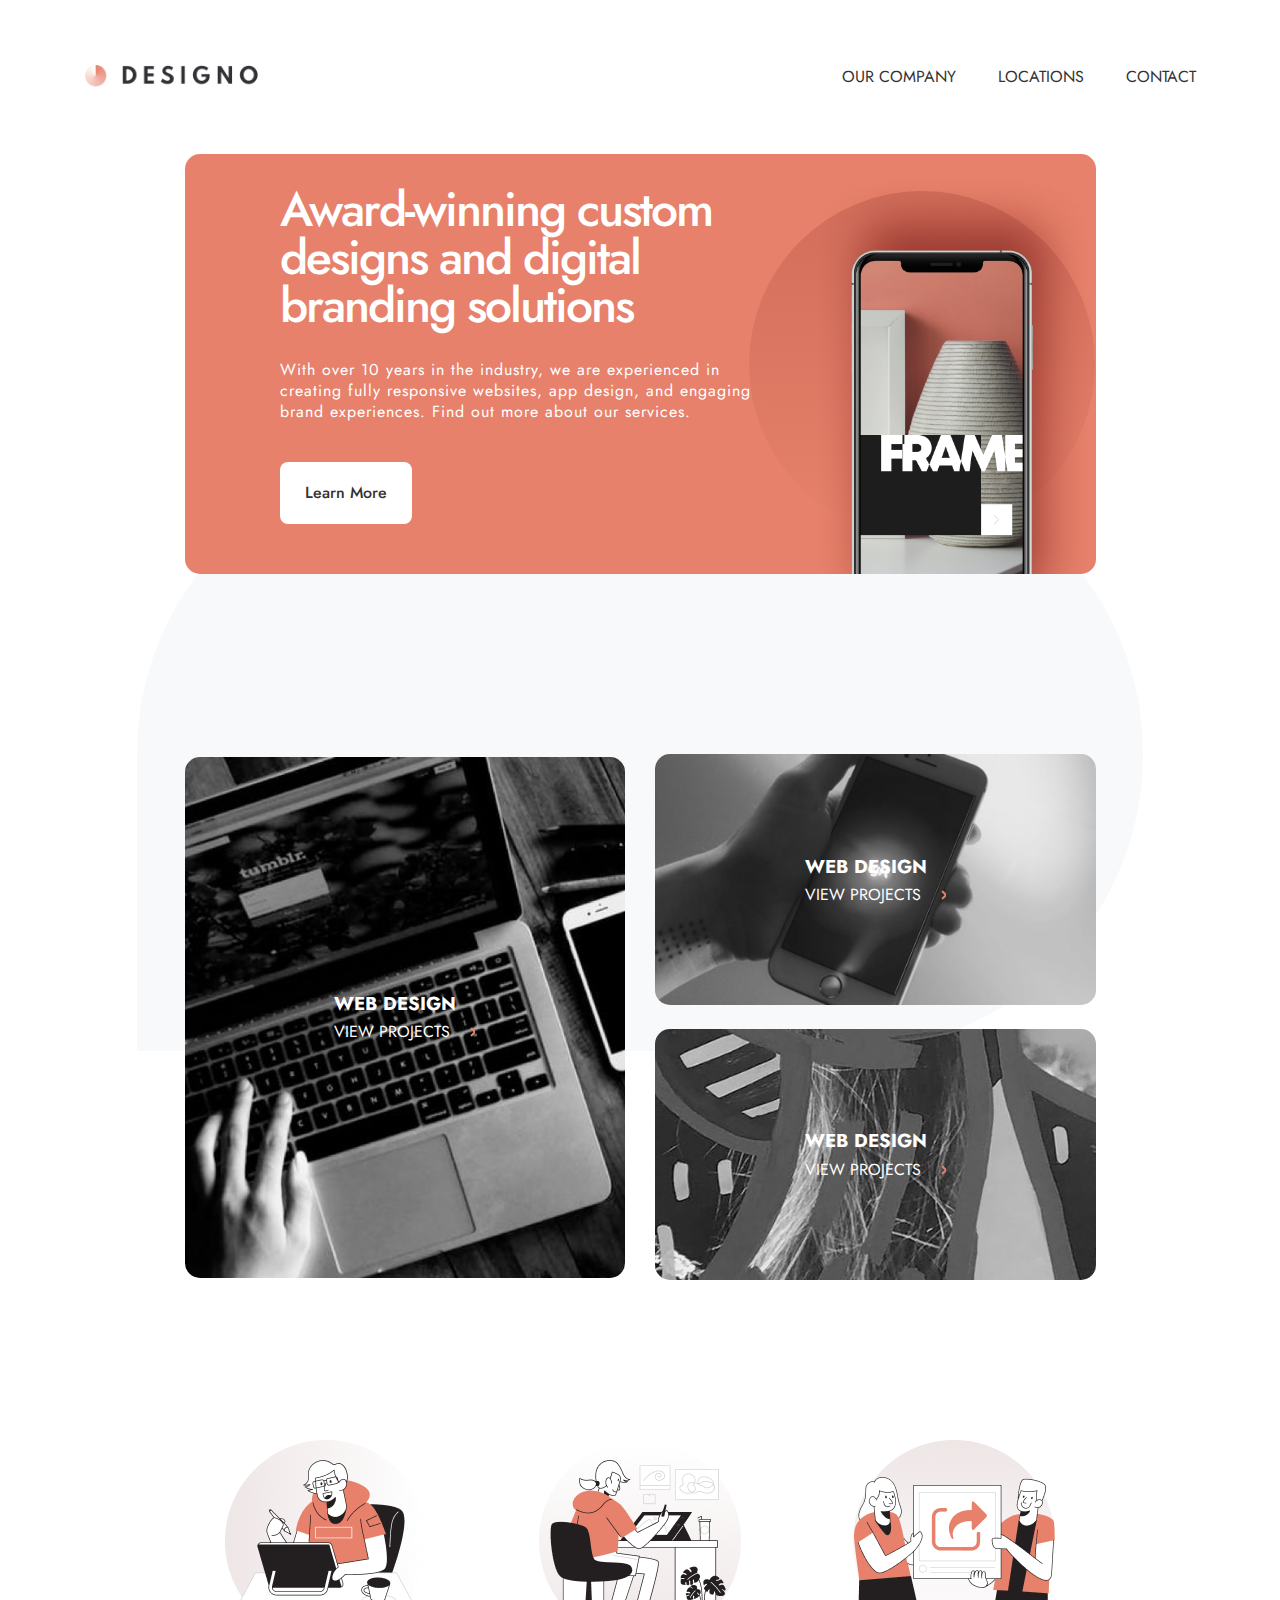
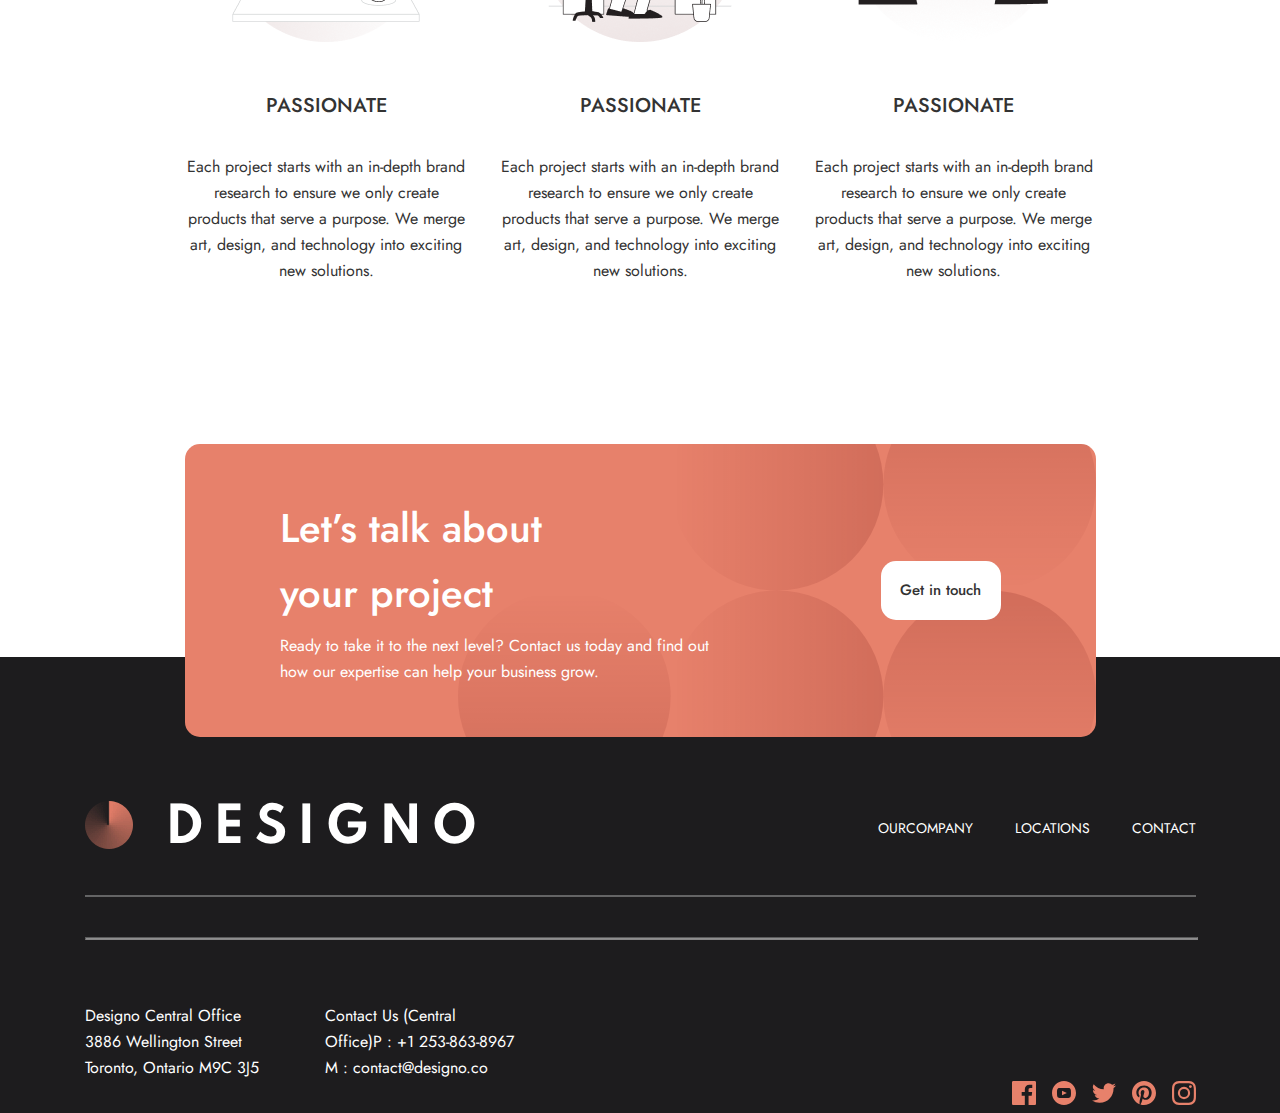
==== index.html @ b6056061 "in coment" ====
<!DOCTYPE html>
<html lang="en">
<head>
     <meta charset="UTF-8">
     <meta name="viewport" content="width=device-width, initial-scale=1.0">
     <title>desingo</title>
     <link rel="stylesheet" href="./css/style.min.css">
     <link rel="shortcut icon" href="images/favicon-32x32.png" type="image/x-icon">
</head>
<body>
    <!-- Header start -->
    <header class="header">
     <nav class="sitenav container">
       <div class="sitenav__logo">
         <img
           class="sitenav__logo__img"
           src="./images/shared/desktop/logo-dark.png"
           alt="logo"
         />
       </div>

       <ul class="sitenav__ul
        text-preset-4">
         <li class="sitenav__list__item"><a href="#">OUR COMPANY</a></li>
         <li class="sitenav__list__item"><a href="#">LOCATIONS</a></li>
         <li class="sitenav__list__item"><a href="#">CONTACT</a></li>
         <li class="sitenav__list__menu"><img src="./images/home/desktop/Group.svg" alt=""></li>
       </ul>
     </nav>
   </header>
   <!-- Header end -->
     <!-- main start -->
     <main class="main container">
          <section class="digdtal centarr">
               <div class="container">
                    <div class="digital__content">
                         <div class="digital__text">
                              <h1 class="digital__text__h1">Award-winning custom designs and digital branding solutions</h1>
                              <p class="digital__text__p">
                                   With over 10 years in the industry, we are experienced in creating fully responsive websites, app design, and engaging brand experiences. Find out more about our services.
                              </p>
                              <a  class="digital__text__a" href="#">Learn More</a>
                         </div>
                         <div class="digital__img">
                              
                              <img class="digital__img__position" src="images/shared/desktop/Group 64 Copy.png" alt=""> 
                         </div>
                    </div>

                   
               </div>
          </section>
          <section class="projects ">
               <div class="container">
                    <div class="project" >
                         <div class="pcture__hover card__div" style="display: flex; align-items: center; justify-content: center;" >
                                <div class="project__text" id="project__text__id">
                         <h3 class="project__h3">
                              WEB DESIGN
                         </h3>
                         <p class="project__p">VIEW PROJECTS <img src="images/home/tablet/Path 5 (1).svg" alt=""></p>
                        </div>
                         <picture>
                              <source
                                srcset="./images/home/mobile/image-web-design.jpg"
                                media="(max-width:375px)"
                              />
                              <source
                                srcset="./images/home/tablet/image-web-design.jpg"
                                media="(max-width:768px)"
                              />
                              <img id="project__image"
                                src="./images/home/desktop/image-web-design-large.jpg"
                                alt=""
                              />
                            </picture>
                            
                         </div>
                         <div class="project__df">
                              
                            <div class="project__two pcture__hover card__div" style="display: flex; align-items: center; justify-content: center;">
                              <div class="project__text" id="project__text__id">
                                   <h3 class="project__h3">
                                        WEB DESIGN
                                   </h3>
                                   <p class="project__p">VIEW PROJECTS <img src="images/home/tablet/Path 5 (1).svg" alt=""></p>
                                  </div>
                              <picture>
                                   <source
                                     srcset="./images/home/mobile/image-app-design.jpg"
                                     media="(max-width:375px)"
                                   />
                                   <source
                                     srcset="./images/home/tablet/image-app-design.jpg"
                                     media="(max-width:768px)"
                                   />
                                   <img id="project__image"
                                     src="./images/home/desktop/image-app-design.jpg"
                                     alt=""
                                   />
                                 </picture>
                            </div>
                            
                              

                                 <div style="display: flex; align-items: center; justify-content: center;" class="card__div">
                                   <div class="project__text pcture__hover" id="project__text__id">
                                   <h3 class="project__h3">
                                        WEB DESIGN
                                   </h3>
                                   <p class="project__p">VIEW PROJECTS <img src="images/home/tablet/Path 5 (1).svg" alt=""></p>
                                  </div>
                                 <picture>
                                   <source
                                     srcset="./images/home/mobile/image-graphic-design.jpg"
                                     media="(max-width:375px)"
                                   />
                                   <source
                                     srcset="./images/home/tablet/image-graphic-design.jpg"
                                     media="(max-width:768px)"
                                   />
                                   <img id="project__image"
                                     src="./images/home/desktop/image-graphic-design.jpg"
                                     alt=""
                                   />
                                 </picture>
                                 </div>
                         </div>
                                 
                                    
                                 
                                
                            </div>
                    </div>
               </div>
          </section>
          <section class="each ">
            <div class="container">
              <div class="eache__content">
                <div class="cards">
                  <div class="card">
                    <div class="card__img">
                      <img class="card__content__img" src="images/Group 23.png" alt="">
                    </div>
                   <div class="cord__titile">
                    <h3 class="card__title__h3">PASSIONATE</h3>
                    <p class="card__title__p">Each project starts with an in-depth brand research to ensure we only create products that serve a purpose. We merge art, design, and technology into exciting new solutions.</p>
                   </div>
                  </div>

                  <div class="card">
                    <div class="card__img"><img class="card__content__img" src="images/Group 22.png" alt=""></div>
                    
                   <div class="cord__titile">
                    <h3 class="card__title__h3">PASSIONATE</h3>
                    <p class="card__title__p">Each project starts with an in-depth brand research to ensure we only create products that serve a purpose. We merge art, design, and technology into exciting new solutions.</p>
                   </div>
                  </div>

                  <div class="card">
                    <div class="card__img">
                      <img class="card__content__img" src="images/Group 21.png" alt="">
                    </div>
                   <div class="cord__titile">
                    <h3 class="card__title__h3">PASSIONATE</h3>
                    <p class="card__title__p">Each project starts with an in-depth brand research to ensure we only create products that serve a purpose. We merge art, design, and technology into exciting new solutions.</p>
                   </div>
                  </div>
                </div>
               <div class="eache__footer">
                <div class="eache__footer__content">
                  <div class="eache__footer__text">
                    <h2 class="eache__footer__text__h2">
                      Let’s talk about your project
                    </h2>
                    <p class="eache__footer__text__p">
                      Ready to take it to the next level? Contact us today and find out 
                      how our expertise can help your business grow.
                    </p>
                  </div>
                  <a class="eache__content__a" href="#">Get in touch</a>
                </div>
               </div>
              </div>
            </div>
          </section>
     </main>
     <!-- main end -->
     <!-- footer start -->
     <footer class="footer">
      <section class="contact">
       <div class="container">
        <div class="contact__content">
          <div class="contact__content__text">
            <ul class="contact__content__text__ul">
              <img class="footer__bnt__img" src="images/shared/desktop/logo-light.png" alt="">
             <div class="footer__ul__li__df"> <li class="content__text__ul__li"><a class="content__text__ul__li__a" href="#">OURCOMPANY</a></li>
              <li class="content__text__ul__li"><a class="content__text__ul__li__a" href="#">LOCATIONS</a></li>
              <li class="content__text__ul__li"><a class="content__text__ul__li__a" href="#">CONTACT</a></li></div>
            </ul>
            <hr class="contact__text__hr">
          </div>
          <div class="content__footer__content">
            <div class="footer__ul__dff">
              <div class="content__footer__content__text__df">
                <p class="content__footer__text__p">
                 Designo Central Office
                 3886 Wellington Street
                 Toronto, Ontario M9C 3J5
                </p>
               
               </div>
               <div class="content__footer__content__text__text__df">
                 <p class="content__footer__text__pp">
                   Contact Us (Central Office)P : +1 253-863-8967
                   M : contact@designo.co
                  </p>
                 
               </div>
            </div>
            <div class="content__footer__content__text__ul__img">
              <li class="ul__img__li"><a class="ul__img__li__a" href="#"><img src="images/shared/desktop/icon-facebook.svg" alt=""></a></li>
              <li class="ul__img__li"><a class="ul__img__li__a" href="#"><img src="images/shared/desktop/icon-youtube.svg" alt=""></a></li>
              <li class="ul__img__li"><a class="ul__img__li__a" href="#"><img src="images/shared/desktop/icon-twitter.svg" alt=""></a></li>
              <li class="ul__img__li"><a class="ul__img__li__a" href="#"><img src="images/shared/desktop/icon-pinterest.svg" alt=""></a></li>
              <li class="ul__img__li"><a class="ul__img__li__a" href="#"><img src="images/shared/desktop/icon-instagram.svg" alt=""></a></li>
            </div>
          </div>
        </div>
       </div>
      </section>
     </footer>
     <!-- footern end -->
</body>
</html>
---- css/style.min.css ----
/*! normalize.css v8.0.1 | MIT License | github.com/necolas/normalize.css */html{line-height:1.15;-webkit-text-size-adjust:100%}body{margin:0}main{display:block}h1{font-size:2em;margin:.67em 0}hr{-webkit-box-sizing:content-box;box-sizing:content-box;height:0;overflow:visible}pre{font-family:monospace,monospace;font-size:1em}a{background-color:rgba(0,0,0,0)}abbr[title]{border-bottom:none;text-decoration:underline;-webkit-text-decoration:underline dotted;text-decoration:underline dotted}b,strong{font-weight:bolder}code,kbd,samp{font-family:monospace,monospace;font-size:1em}small{font-size:80%}sub,sup{font-size:75%;line-height:0;position:relative;vertical-align:baseline}sub{bottom:-0.25em}sup{top:-0.5em}img{border-style:none}button,input,optgroup,select,textarea{font-family:inherit;font-size:100%;line-height:1.15;margin:0}button,input{overflow:visible}button,select{text-transform:none}button,[type=button],[type=reset],[type=submit]{-webkit-appearance:button}button::-moz-focus-inner,[type=button]::-moz-focus-inner,[type=reset]::-moz-focus-inner,[type=submit]::-moz-focus-inner{border-style:none;padding:0}button:-moz-focusring,[type=button]:-moz-focusring,[type=reset]:-moz-focusring,[type=submit]:-moz-focusring{outline:1px dotted ButtonText}fieldset{padding:.35em .75em .625em}legend{-webkit-box-sizing:border-box;box-sizing:border-box;color:inherit;display:table;max-width:100%;padding:0;white-space:normal}progress{vertical-align:baseline}textarea{overflow:auto}[type=checkbox],[type=radio]{-webkit-box-sizing:border-box;box-sizing:border-box;padding:0}[type=number]::-webkit-inner-spin-button,[type=number]::-webkit-outer-spin-button{height:auto}[type=search]{-webkit-appearance:textfield;outline-offset:-2px}[type=search]::-webkit-search-decoration{-webkit-appearance:none}::-webkit-file-upload-button{-webkit-appearance:button;font:inherit}details{display:block}summary{display:list-item}template{display:none}[hidden]{display:none}*,*::after,*::before{margin:0;padding:0;-webkit-box-sizing:border-box;box-sizing:border-box}*:focus{outline:2px dotted red;outline-offset:4px}html{height:100%;font-size:62.5%;scroll-behavior:smooth}ul,ol{list-style:none}a{display:inline-block;text-decoration:none}img{-o-object-fit:cover;object-fit:cover;display:-webkit-box;display:-ms-flexbox;display:flex}body{overflow-x:hidden;display:-webkit-box;display:-ms-flexbox;display:flex;-webkit-box-orient:vertical;-webkit-box-direction:normal;-ms-flex-direction:column;flex-direction:column;height:100%;font-size:1.6rem;font-family:"Jost";font-weight:400;line-height:1.62}main{-webkit-box-flex:1;-ms-flex-positive:1;flex-grow:1}.container{width:100%;max-width:1211px;margin-left:auto;margin-right:auto;padding-left:50px;padding-right:50px}.text-preset-1{font-family:"Jost";font-size:4.8rem;line-height:1;letter-spacing:-0.2rem}.text-preset-1-mobile{font-family:"Jost";font-size:3.2rem;line-height:1.12;letter-spacing:-0.2rem}.text-preset-2{font-family:"Jost";font-size:4rem;line-height:1;letter-spacing:-0.2rem}.text-preset-2-mobile{font-family:"Jost";font-size:3.4rem;line-height:1.3;letter-spacing:-0.2rem}.text-preset-3{font-family:"Jost";font-size:2rem;line-height:1.3;letter-spacing:.5rem}@font-face{font-display:swap;font-family:"Jost";font-style:normal;font-weight:400;src:url("../fonts/jost-v18-latin-regular.woff2") format("woff2")}@font-face{font-display:swap;font-family:"Jost";font-style:normal;font-weight:500;src:url("../fonts/jost-v18-latin-500.woff2") format("woff2")}@font-face{font-display:swap;font-family:"Jost";font-style:normal;font-weight:700;src:url("../fonts/jost-v18-latin-700.woff2") format("woff2")}@font-face{font-display:swap;font-family:"League Spartan";font-style:normal;font-weight:700;src:url("../fonts/league-spartan-v11-latin-700.woff2") format("woff2")}.footer{background-color:#1d1c1e;z-index:-1}.contact__content{margin-top:144px;display:-webkit-box;display:-ms-flexbox;display:flex;-webkit-box-pack:center;-ms-flex-pack:center;justify-content:center;-webkit-box-orient:vertical;-webkit-box-direction:normal;-ms-flex-direction:column;flex-direction:column}.contact__content__text__ul{display:-webkit-box;display:-ms-flexbox;display:flex;-webkit-box-align:center;-ms-flex-align:center;align-items:center;-webkit-box-pack:justify;-ms-flex-pack:justify;justify-content:space-between}.footer__ul__li__df{display:-webkit-box;display:-ms-flexbox;display:flex;-webkit-box-align:center;-ms-flex-align:center;align-items:center;gap:4.2rem;text-decoration:none}.content__text__ul__li__a{color:#fff;font-size:14px;font-weight:400}.content__text__ul__li__a:hover{text-decoration:underline}.contact__text__hr{margin-top:40px;background-color:#fff;max-width:1111px;width:100%;height:1px;opacity:.5;margin-bottom:31px}.footer__ul__dff{margin-top:3.2rem;display:-webkit-box;display:-ms-flexbox;display:flex;gap:60px}.content__footer__text__p{color:#fff;max-width:180px;width:100%}.content__footer__text__pp{max-width:190px;width:100%;color:#fff}.content__footer__content__text__ul__img{display:-webkit-box;display:-ms-flexbox;display:flex;-webkit-box-pack:end;-ms-flex-pack:end;justify-content:end;list-style:none;-webkit-box-align:center;-ms-flex-align:center;align-items:center;gap:1.6rem}@media screen and (max-width: 375px){.footer__ul__li__df{display:-webkit-box;display:-ms-flexbox;display:flex;-webkit-box-orient:vertical;-webkit-box-direction:normal;-ms-flex-direction:column;flex-direction:column;color:#fff}.foo .content__footer__content__text__ul__img{display:-webkit-box;display:-ms-flexbox;display:flex;-webkit-box-pack:center;-ms-flex-pack:center;justify-content:center;list-style:none;-webkit-box-align:center;-ms-flex-align:center;align-items:center;gap:1.6rem}.footer__bnt__img{max-width:200px;width:100%}.contact__text__hr{max-width:327px;width:100%;display:-webkit-box;display:-ms-flexbox;display:flex;-webkit-box-pack:center;-ms-flex-pack:center;justify-content:center}.footer__ul__fd{display:-webkit-box;display:-ms-flexbox;display:flex;-webkit-box-orient:vertical;-webkit-box-direction:normal;-ms-flex-direction:column;flex-direction:column}.footer__ul__fd{color:#fff;display:block}.footer__ul__fd{display:-webkit-box;display:-ms-flexbox;display:flex;-webkit-box-orient:vertical;-webkit-box-direction:normal;-ms-flex-direction:column;flex-direction:column}.footer__ul__fd{color:#fff;display:block}.contact__content__text__ul{display:-webkit-box;display:-ms-flexbox;display:flex;-webkit-box-orient:vertical;-webkit-box-direction:normal;-ms-flex-direction:column;flex-direction:column;gap:65px}.contact__content__text__ul{border:none}.content__footer__content{padding-left:2.4rem;padding-right:2.4rem}}.contact__content__text__ul{padding-bottom:4rem;border-bottom:2px solid rgba(255,255,255,.3176470588)}.header{padding-top:6.4rem;padding-bottom:6.4rem;width:100%;max-width:1211px;margin-left:auto;margin-right:auto;padding-left:50px;padding-right:50px}.sitenav{display:-webkit-box;display:-ms-flexbox;display:flex;-webkit-box-pack:justify;-ms-flex-pack:justify;justify-content:space-between;-webkit-box-align:center;-ms-flex-align:center;align-items:center;padding-left:0;padding-right:0}.sitenav__logo__img{max-width:19.6rem;width:100%;height:2.4rem}.sitenav__ul{display:-webkit-box;display:-ms-flexbox;display:flex;-webkit-box-align:center;-ms-flex-align:center;align-items:center;gap:4.2rem}.sitenav__list__item a{color:#333}.sitenav__list__item a:hover{text-decoration:underline}.sitenav__list__menu{display:none}@media screen and (max-width: 680px){.sitenav__list__item{display:none}.sitenav__list__menu{display:block}}@media screen and (max-width: 375px){.header{padding-left:2.4rem;padding-right:2.4rem}.text-preset-1{font-family:"Jost";font-size:3.2rem;line-height:1.12;letter-spacing:-0.2rem}.sitenav__logo__img{max-width:202px;width:100%}}.sitenav__logo__img{max-width:202px;width:100%}.digdtal{display:-webkit-box;display:-ms-flexbox;display:flex;-webkit-box-align:center;-ms-flex-align:center;align-items:center;-webkit-box-pack:center;-ms-flex-pack:center;justify-content:center;margin-right:auto;width:100%}.digital__content{overflow:hidden;background-image:url(../images/home/desktop/bg-pattern-hero-home.svg);background-repeat:no-repeat;background-position:right;background-size:38%;background-color:#e7816b;max-width:1211px;width:100%;display:-webkit-box;display:-ms-flexbox;display:flex;-webkit-box-pack:justify;-ms-flex-pack:justify;justify-content:space-between;-webkit-box-align:center;-ms-flex-align:center;align-items:center;margin-bottom:6rem;border-radius:1.5rem;-webkit-box-align:end;-ms-flex-align:end;align-items:end}body{background-image:url(../images/shared/desktop/bg-pattern-leaf.svg);background-repeat:no-repeat;background-position:center 457px;overflow-x:hidden}.digital__text{margin-left:9.5rem}.digital__text__h1{font-family:"Jost";font-size:4.8rem;line-height:1;letter-spacing:-0.2rem;font-weight:500;max-width:540px;width:100%;margin-bottom:1.1rem;color:#fff}.digital__text__p{font-weight:400;font-family:"Jost";font-size:1.6rem;line-height:1.3;letter-spacing:.1rem;max-width:490px;width:100%;margin-top:3rem;margin-bottom:4rem;color:#fff}.digital__text__a{font-weight:500;padding:1.8rem 2.5rem;border-radius:.8rem;margin-bottom:5rem;color:#333;background-color:#fff}.digital__text__a:hover{background-color:#ffad9b;color:#fff}.digital__img__position{height:auto;max-width:28.79rem;width:100%}.main{max-width:1111px;width:100%}.digital{max-width:1111px;width:100%}@media screen and (max-width: 630px){.nav__ul{display:none}}@media screen and (max-width: 768px){body{overflow-x:hidden}.digdtal{margin:0}.digital__content{background-image:url(../images/home/desktop/bg-pattern-hero-home.svg);background-repeat:no-repeat;background-position:right;background-size:89%;background-color:#e7816b;display:-webkit-box;display:-ms-flexbox;display:flex;-webkit-box-orient:vertical;-webkit-box-direction:normal;-ms-flex-direction:column;flex-direction:column;-webkit-box-pack:justify;-ms-flex-pack:justify;justify-content:space-between;-webkit-box-align:center;-ms-flex-align:center;align-items:center;max-width:689px;width:100%;margin-bottom:6rem;border-radius:1.5rem}.digital__content .digital__text{margin-left:5.3rem}.digital__content .digital__text .digital__text__a{text-align:center}.digital__text{display:-webkit-box;display:-ms-flexbox;display:flex;-webkit-box-orient:vertical;-webkit-box-direction:normal;-ms-flex-direction:column;flex-direction:column;-webkit-box-align:center;-ms-flex-align:center;align-items:center;-webkit-box-pack:center;-ms-flex-pack:center;justify-content:center}.digital__img__position{margin-bottom:-7.2rem}}@media screen and (max-width: 500px){.digdtal{margin:0}.digital__content{border-radius:0}.digital__text__h1{font-family:"Jost";font-size:3.2rem;line-height:1;letter-spacing:-0.2rem;font-weight:500;max-width:400px;font-size:35px;width:100%;margin-bottom:1.4rem;color:#fff}}@media screen and (max-width: 375px){.digdtal{margin:0}.container{padding:0}body{overflow-x:hidden}.digital__content{margin:0;overflow:hidden;background-image:url(../images/home/desktop/bg-pattern-hero-home.svg);background-repeat:no-repeat;background-position:right;background-size:38%;background-color:#e7816b;max-width:375px;width:100%;display:-webkit-box;display:-ms-flexbox;display:flex;-webkit-box-pack:justify;-ms-flex-pack:justify;justify-content:space-between;-webkit-box-align:center;-ms-flex-align:center;align-items:center;margin-bottom:6rem;-webkit-box-align:end;-ms-flex-align:end;align-items:end;margin:0}.digital__content .digital__text{margin-left:2.4rem}.digital__content .digital__text .digital__text__h1{font-family:"Jost";font-size:3.2rem;line-height:1;letter-spacing:-0.2rem;font-weight:500;max-width:317px;width:100%;margin-bottom:1.4rem;color:#fff}.digital__content .digital__text .digital__text__p{font-weight:400;font-family:"Jost";font-size:1.5rem;line-height:1.3;letter-spacing:.1rem;max-width:327px;width:100%;margin-top:3rem;margin-bottom:4rem;color:#fff}.digital__content .digital__text .digital__text__a{font-weight:500;padding:1.8rem 2.5rem;border-radius:.8rem;margin-bottom:5rem;color:#333;background-color:#fff}}@media screen and (max-width: 500px){.nav__img{padding-left:33px}}.projects{margin-top:12rem}.project{max-width:1000px;width:100%;display:-webkit-box;display:-ms-flexbox;display:flex;-webkit-box-align:center;-ms-flex-align:center;align-items:center;gap:3rem}#project__image{max-width:541px;width:100%}.project__imgs{position:relative;display:-webkit-box;display:-ms-flexbox;display:flex;gap:2.4rem;-webkit-box-orient:vertical;-webkit-box-direction:normal;-ms-flex-direction:column;flex-direction:column}.project__imgs img{border-radius:15px}.project img{border-radius:15px}.project__text{position:absolute;display:-webkit-box;display:-ms-flexbox;display:flex;-webkit-box-pack:center;-ms-flex-pack:center;justify-content:center;-webkit-box-orient:vertical;-webkit-box-direction:normal;-ms-flex-direction:column;flex-direction:column}.project__text .project__p{display:-webkit-box;display:-ms-flexbox;display:flex;gap:2rem;-webkit-box-align:center;-ms-flex-align:center;align-items:center}@media screen and (max-width: 768px){.project{max-width:689px;width:100%;display:-webkit-box;display:-ms-flexbox;display:flex;-webkit-box-orient:vertical;-webkit-box-direction:normal;-ms-flex-direction:column;flex-direction:column;-webkit-box-align:center;-ms-flex-align:center;align-items:center;gap:3rem}.project .project__imgs{position:relative;display:-webkit-box;display:-ms-flexbox;display:flex;gap:2.4rem;-webkit-box-orient:vertical;-webkit-box-direction:normal;-ms-flex-direction:column;flex-direction:column}}.project__df{gap:2.4rem;display:-webkit-box;display:-ms-flexbox;display:flex;-webkit-box-align:center;-ms-flex-align:center;align-items:center;-webkit-box-orient:vertical;-webkit-box-direction:normal;-ms-flex-direction:column;flex-direction:column}.project__h3{color:#fff}.project__p{color:#fff}.card__div:hover>.project__text{background-color:red;opacity:.5;width:20%;height:30%;border-radius:10px}.project__image{background-color:#000}#project__text__id{position:absolute;display:-webkit-box;display:-ms-flexbox;display:flex;-webkit-box-pack:center;-ms-flex-pack:center;justify-content:center;-webkit-box-orient:vertical;-webkit-box-direction:normal;-ms-flex-direction:column;flex-direction:column}.each{margin-top:16rem}.eache__content{max-width:1110px;width:100%}.cards{display:-webkit-box;display:-ms-flexbox;display:flex;-webkit-box-align:center;-ms-flex-align:center;align-items:center;gap:3rem}.card{display:-webkit-box;display:-ms-flexbox;display:flex;-webkit-box-orient:vertical;-webkit-box-direction:normal;-ms-flex-direction:column;flex-direction:column;-webkit-box-pack:center;-ms-flex-pack:center;justify-content:center;-webkit-box-align:center;-ms-flex-align:center;align-items:center}.card__content__img{margin-bottom:4.8rem}.card__img{text-align:center}.card__title__h3{margin-bottom:3.2rem;font-size:20px;font-weight:500;font-family:"Jost";max-width:350px;color:#333;text-align:center;width:100%}.card__title__p{font-family:"Jost";max-width:350px;width:100%;font-size:16px;font-weight:400;text-align:center;color:#333}@media screen and (max-width: 768px){.each{margin-top:12rem}.eache__content{max-width:690px;width:100%}.cards{display:-webkit-box;display:-ms-flexbox;display:flex;-webkit-box-orient:vertical;-webkit-box-direction:normal;-ms-flex-direction:column;flex-direction:column;-webkit-box-align:center;-ms-flex-align:center;align-items:center;gap:3rem}.card{display:-webkit-box;display:-ms-flexbox;display:flex;-webkit-box-align:center;-ms-flex-align:center;align-items:center;-webkit-box-orient:horizontal;-webkit-box-direction:normal;-ms-flex-direction:row;flex-direction:row;gap:4.8rem;width:100%}.card__content__img{margin-bottom:4.8rem}.card__img{text-align:center}.card__title__h3{margin-bottom:3.2rem;font-size:20px;font-weight:500;font-family:"Jost";max-width:350px;color:#333;text-align:center;width:100%}.card__title__p{font-family:"Jost";max-width:350px;width:100%;font-size:16px;font-weight:400;text-align:center;color:#333}}@media screen and (max-width: 375px){.card{display:-webkit-box;display:-ms-flexbox;display:flex;-webkit-box-orient:vertical;-webkit-box-direction:normal;-ms-flex-direction:column;flex-direction:column}}.eache__footer{margin-top:16rem}.eache__footer__content{background-image:url(../images/shared/desktop/bg-pattern-call-to-action.svg);background-repeat:no-repeat;background-size:70%;background-position:right;background-color:#e7816b;display:-webkit-box;display:-ms-flexbox;display:flex;-webkit-box-align:center;-ms-flex-align:center;align-items:center;-webkit-box-pack:justify;-ms-flex-pack:justify;justify-content:space-between;border-radius:15px}.eache__footer__text{margin-top:5.2rem;margin-left:9.5rem;margin-bottom:5.2rem}.eache__footer__text__h2{color:#fff;font-family:"Jost";max-width:268px;width:100%;font-size:40px;font-weight:500}.eache__footer__text__p{font-family:"Jost";color:#fff;font-size:16px;font-weight:400;margin-top:8px;max-width:459px;width:100%}.eache__content__a{max-width:120px;width:100%;padding:17px 19px;font-family:"Jost";margin-right:9.5rem;border-radius:15px;font-size:15px;font-weight:500;color:#333;background-color:#fff}.eache__content__a:hover{background-color:#ffad9b;color:#fff}@media screen and (max-width: 768px){.eache__footer__text{display:-webkit-box;display:-ms-flexbox;display:flex;-webkit-box-orient:vertical;-webkit-box-direction:normal;-ms-flex-direction:column;flex-direction:column;-webkit-box-pack:center;-ms-flex-pack:center;justify-content:center}.eache__content{background-size:contain}.eache__footer__text__h2{line-height:40px}.eache__footer__text__p{max-width:573px;width:100%;text-align:center}.eache__content__a{max-width:120px;width:100%;margin-bottom:57px}.eache__footer__content{text-align:center;display:-webkit-box;display:-ms-flexbox;display:flex;-webkit-box-orient:vertical;-webkit-box-direction:normal;-ms-flex-direction:column;flex-direction:column;-webkit-box-pack:center;-ms-flex-pack:center;justify-content:center}}.eache__footer__content{margin-bottom:-8rem;z-index:1}.centarr{margin:0 auto}@media screen and (max-width: 375px){.eache__content{padding-left:10px;padding-right:10px}.eache__footer__text{display:-webkit-box;display:-ms-flexbox;display:flex;-webkit-box-orient:vertical;-webkit-box-direction:normal;-ms-flex-direction:column;flex-direction:column;-webkit-box-pack:center;-ms-flex-pack:center;justify-content:center;margin:0 auto;-webkit-box-align:center;-ms-flex-align:center;align-items:center}.eache__footer__text .eache__footer__text__h2{font-size:32px;font-weight:500;max-width:279px;width:100%}.eache__footer__text .eache__footer__text__p{margin-bottom:3.2rem}.eache__footer__text .eache__content__a{display:-webkit-box;display:-ms-flexbox;display:flex;-webkit-box-align:center;-ms-flex-align:center;align-items:center;-webkit-box-pack:center;-ms-flex-pack:center;justify-content:center}}.design__content{background-color:#e7816b;display:-webkit-box;display:-ms-flexbox;display:flex;-webkit-box-orient:vertical;-webkit-box-direction:normal;-ms-flex-direction:column;flex-direction:column;-webkit-box-pack:center;-ms-flex-pack:center;justify-content:center;-webkit-box-align:center;-ms-flex-align:center;align-items:center}.design__content__text{margin-top:6.4rem;margin-bottom:6.4rem}.design__content__text__h1{text-align:center;color:#fff;font-size:48px;font-weight:500}.design__content__text__p{max-width:400px;width:100%;text-align:center;color:#fff;margin-top:2.4rem}.design__content{background-image:url(../images/shared/desktop/bg-pattern-call-to-action.svg);background-repeat:no-repeat;background-size:70%;background-position:right}@media screen and (max-width: 375){.design__content{background-image:url(../images/shared/desktop/bg-pattern-call-to-action.svg);background-repeat:no-repeat;background-size:contain;background-position:right}}.blog{margin-top:16rem}.blog__content__cards{display:-webkit-box;display:-ms-flexbox;display:flex;-webkit-box-align:center;-ms-flex-align:center;align-items:center;-webkit-box-pack:center;-ms-flex-pack:center;justify-content:center;gap:3rem;margin-bottom:3.2rem}.blog__content__card{background-color:#fdf3f0;border-radius:15px}.blog__content__card__img{max-width:350px;width:100%}.card__text{margin-top:3.2rem;padding-left:3.2rem;padding-right:3.2rem}.card__text__h2{margin-bottom:1.6rem;color:#e7816b;text-align:center;font-size:20px;font-weight:500}.card__text__p{max-width:268px;width:100%;margin-bottom:3.2rem;text-align:center;color:#333}@media screen and (max-width: 768px){.blog__content__cards{display:-webkit-box;display:-ms-flexbox;display:flex;-webkit-box-orient:vertical;-webkit-box-direction:normal;-ms-flex-direction:column;flex-direction:column;gap:3.2rem}.blog__content__card{display:-webkit-box;display:-ms-flexbox;display:flex;-webkit-box-orient:horizontal;-webkit-box-direction:normal;-ms-flex-direction:row;flex-direction:row}}@media screen and (max-width: 600px){.blog__content__cards{display:-webkit-box;display:-ms-flexbox;display:flex;-webkit-box-orient:vertical;-webkit-box-direction:normal;-ms-flex-direction:column;flex-direction:column;gap:3.2rem}.blog__content__card{display:-webkit-box;display:-ms-flexbox;display:flex;-webkit-box-orient:vertical;-webkit-box-direction:normal;-ms-flex-direction:column;flex-direction:column}}.view__content{margin-top:16rem;display:-webkit-box;display:-ms-flexbox;display:flex;-webkit-box-align:center;-ms-flex-align:center;align-items:center;gap:3rem}#project__image{border-radius:15px}@media screen and (max-width: 768px){.view__content{margin-top:16rem;display:-webkit-box;display:-ms-flexbox;display:flex;-webkit-box-orient:vertical;-webkit-box-direction:normal;-ms-flex-direction:column;flex-direction:column;-webkit-box-align:center;-ms-flex-align:center;align-items:center;gap:3rem}}@media screen and (max-width: 375px){.view__content{margin-top:9.6rem;display:-webkit-box;display:-ms-flexbox;display:flex;-webkit-box-orient:vertical;-webkit-box-direction:normal;-ms-flex-direction:column;flex-direction:column;-webkit-box-align:center;-ms-flex-align:center;align-items:center;gap:3rem}}.card__start{display:-webkit-box;display:-ms-flexbox;display:flex;gap:3rem;-webkit-box-pack:start;-ms-flex-pack:start;justify-content:start}.eeee{max-width:283.66px;width:1005px}.design__content{border-radius:15px}.card__text{padding:0}.card__div{display:-webkit-box;display:-ms-flexbox;display:flex;-webkit-box-pack:center;-ms-flex-pack:center;justify-content:center;-webkit-box-align:center;-ms-flex-align:center;align-items:center;gap:2.9rem}.about__hero__container{background-color:#e7816b;display:-webkit-box;display:-ms-flexbox;display:flex;-webkit-box-pack:justify;-ms-flex-pack:justify;justify-content:space-between;border-radius:15px}.about__title{color:#fff;font-size:48px;font-weight:500;margin-bottom:3.2rem}.about__subtitle{color:#fff;max-width:458px;width:100%;text-align:center}.about__hero__content{display:-webkit-box;display:-ms-flexbox;display:flex;-webkit-box-orient:vertical;-webkit-box-direction:normal;-ms-flex-direction:column;flex-direction:column;-webkit-box-pack:center;-ms-flex-pack:center;justify-content:center;-webkit-box-align:center;-ms-flex-align:center;align-items:center}@media screen and (max-width: 850px){.about__hero__container{display:-webkit-box;display:-ms-flexbox;display:flex;-webkit-box-orient:vertical;-webkit-box-direction:reverse;-ms-flex-direction:column-reverse;flex-direction:column-reverse}.about__hero__container .about__subtitle{margin-bottom:6.4rem}}@media screen and (max-width: 500px){.container{padding:0;margin:0}.about__hero__container{display:-webkit-box;display:-ms-flexbox;display:flex;-webkit-box-orient:vertical;-webkit-box-direction:reverse;-ms-flex-direction:column-reverse;flex-direction:column-reverse;padding:0}.about__hero__container .about__subtitle{margin-bottom:6.4rem;width:100%;margin-bottom:2rem}.about__hero__container .about__hero__content{width:100%;height:375px}}.canada{margin-top:14rem;margin-bottom:14rem}.canada__cards{display:-webkit-box;display:-ms-flexbox;display:flex;-ms-flex-wrap:wrap;flex-wrap:wrap;-webkit-box-align:center;-ms-flex-align:center;align-items:center;-webkit-box-pack:center;-ms-flex-pack:center;justify-content:center;gap:3rem}.canada__card{display:-webkit-box;display:-ms-flexbox;display:flex;-webkit-box-orient:vertical;-webkit-box-direction:normal;-ms-flex-direction:column;flex-direction:column;-webkit-box-pack:center;-ms-flex-pack:center;justify-content:center;-webkit-box-align:center;-ms-flex-align:center;align-items:center}.canada__card__img{margin-bottom:4.8rem}.canada__card__p{margin-bottom:3.2rem}.canada__card__a{padding:16px 18px;border-radius:10px;color:#333;background-color:#e7816b}.canada__card__a:hover{background-color:#ffad9b;color:#fff}.about__hero{margin-bottom:12rem}#colorr{background-color:#fdf3f0}.prmr{color:#e7816b}.cdecd{color:#333}.thcanada{margin-bottom:3.2rem}.thcanda__cards{display:-webkit-box;display:-ms-flexbox;display:flex;-webkit-box-align:center;-ms-flex-align:center;align-items:center;gap:3rem}.thcanada__text{border-radius:10px;background-color:#fdf3f0;padding-top:88px;padding-bottom:88px;padding-left:30px}.canada__df__p{display:-webkit-box;display:-ms-flexbox;display:flex;gap:22rem}.thcanda__df__h3{font-size:40px;font-weight:500;text-align:center}.thcanda__df__p{max-width:225px;width:100%}.thcanada__text__p{max-width:225px;width:100%}@media screen and (max-width: 1000px){.thcanda__cards{display:-webkit-box;display:-ms-flexbox;display:flex;-webkit-box-orient:vertical;-webkit-box-direction:reverse;-ms-flex-direction:column-reverse;flex-direction:column-reverse}}@media screen and (max-width: 500px){.canada__df__p{display:-webkit-box;display:-ms-flexbox;display:flex;-webkit-box-orient:vertical;-webkit-box-direction:normal;-ms-flex-direction:column;flex-direction:column}}.contact-container{width:400px;padding:20px;background-color:#f27559;color:#fff;border-radius:8px;-webkit-box-shadow:0 4px 6px rgba(0,0,0,.1);box-shadow:0 4px 6px rgba(0,0,0,.1);text-align:center}.contact-container h2{margin-bottom:10px;font-size:24px}.contact-container p{font-size:14px;line-height:1.6;margin-bottom:20px}.form-group{margin-bottom:15px}input,textarea{width:100%;padding:10px;border:none;border-radius:4px;font-size:14px;-webkit-box-sizing:border-box;box-sizing:border-box;background-color:rgba(0,0,0,0);color:#fff;border-bottom:2px solid #fff}textarea{resize:none}button{max-width:152px;width:100%;padding:10px;background-color:#fff;color:#f27559;border:none;border-radius:4px;font-size:16px;font-weight:bold;cursor:pointer;-webkit-transition:background-color .3s,color .3s;transition:background-color .3s,color .3s}button:hover{background-color:#e8644a;color:#fff}.form-group{background-color:rgba(0,0,0,0)}.contact-container{display:-webkit-box;display:-ms-flexbox;display:flex;-webkit-box-pack:justify;-ms-flex-pack:justify;justify-content:space-between;max-width:1111px;width:100%}.contact__text__h2{font-size:4.8rem;font-weight:500;margin-bottom:3.2rem}.contact__text__p{max-width:445px;width:100%}.blog__content__card:hover{background-color:#e7816b}.blog__content__card:hover .card__text__h2{color:#fff}.blog__content__card:hover .card__text__p{color:#fff}.card__div:hover>.project__text .blog__content__card:hover>.card__text__h2{color:#fff}/*# sourceMappingURL=style.min.css.map */
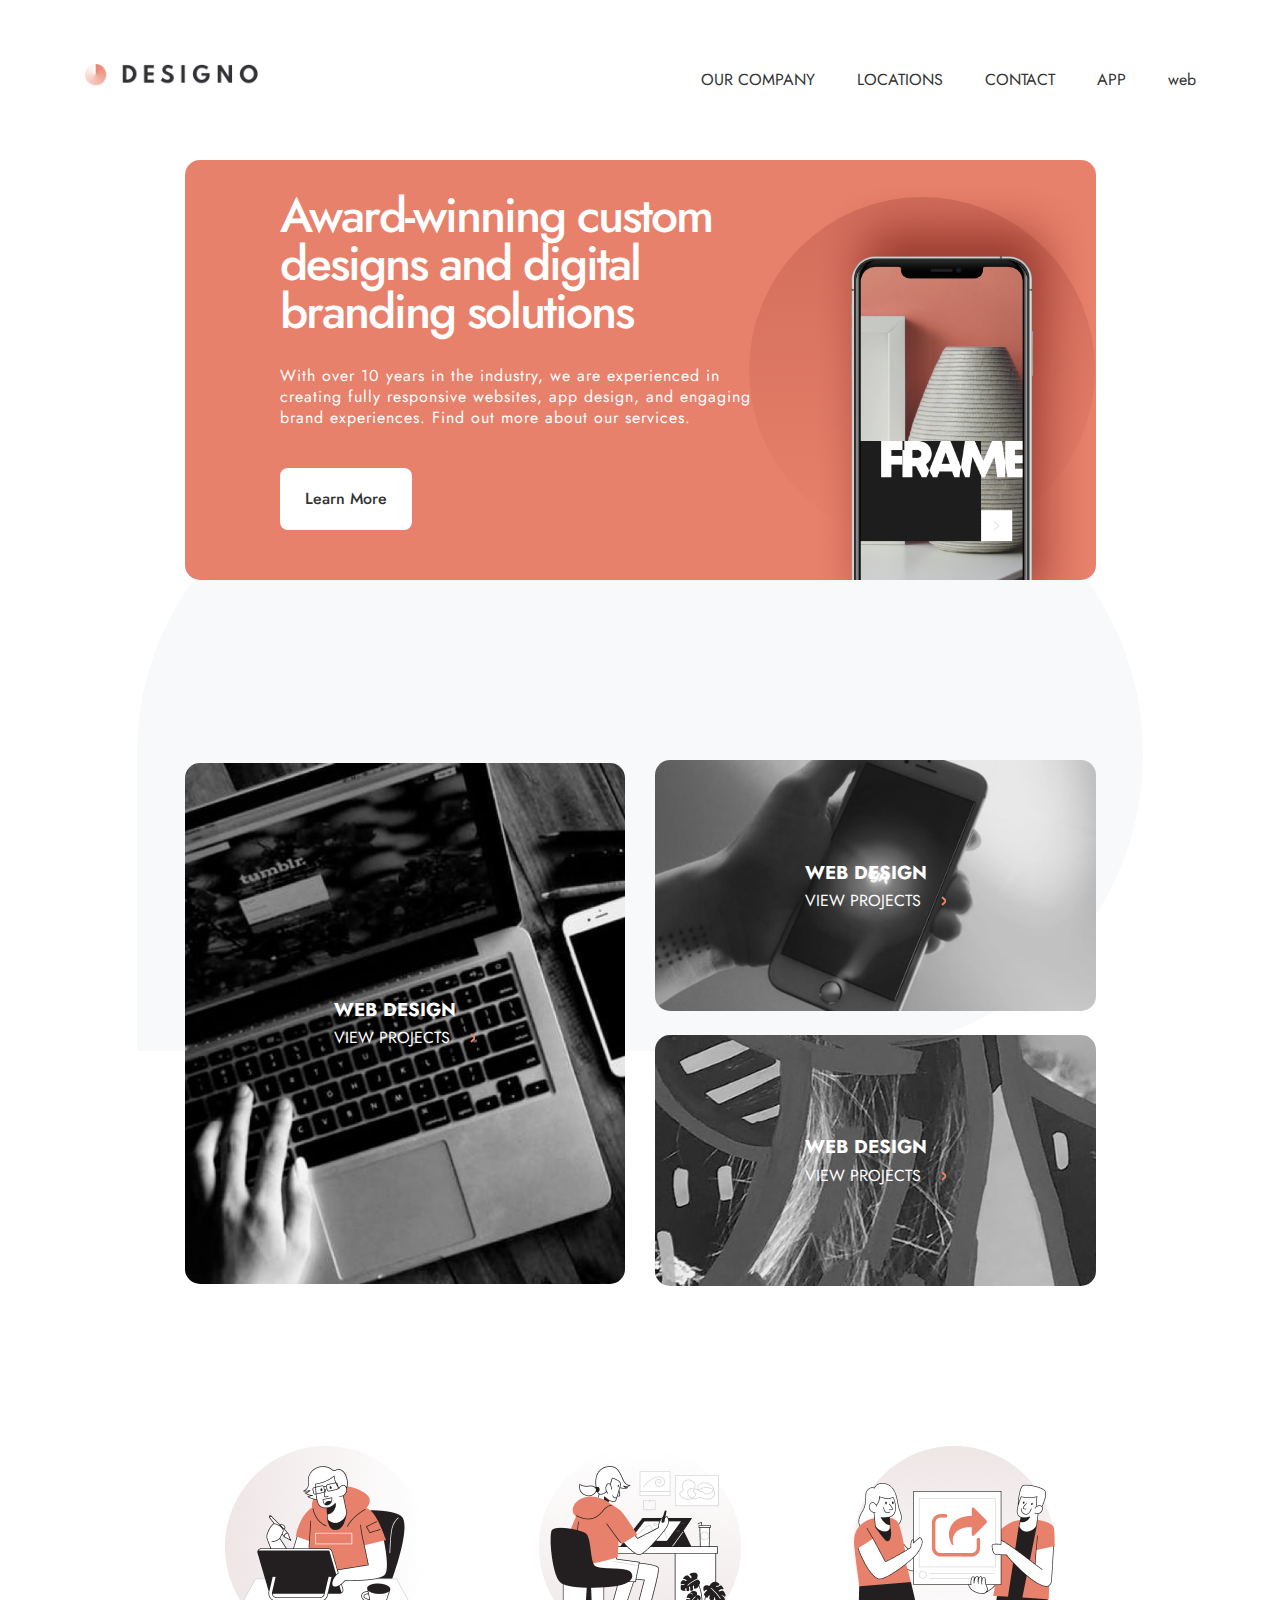
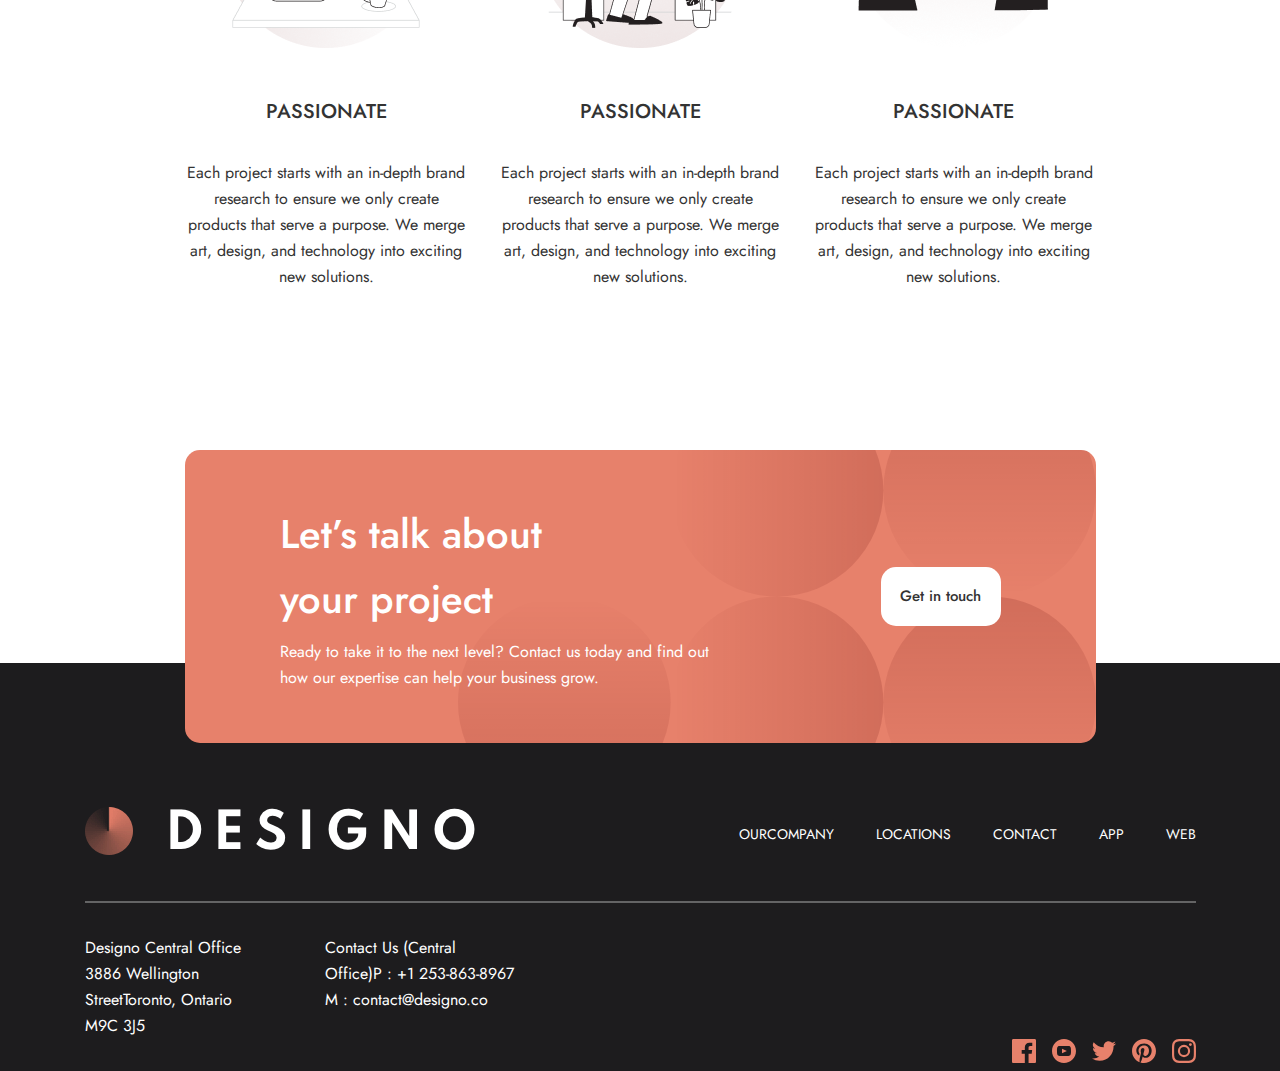
==== commit 08f44ffe: "update" ====
--- a/index.html
+++ b/index.html
@@ -8,27 +8,29 @@
      <link rel="shortcut icon" href="images/favicon-32x32.png" type="image/x-icon">
 </head>
 <body>
-    <!-- Header start -->
-    <header class="header">
-     <nav class="sitenav container">
-       <div class="sitenav__logo">
-         <img
-           class="sitenav__logo__img"
-           src="./images/shared/desktop/logo-dark.png"
-           alt="logo"
-         />
-       </div>
-
-       <ul class="sitenav__ul
-        text-preset-4">
-         <li class="sitenav__list__item"><a href="#">OUR COMPANY</a></li>
-         <li class="sitenav__list__item"><a href="#">LOCATIONS</a></li>
-         <li class="sitenav__list__item"><a href="#">CONTACT</a></li>
-         <li class="sitenav__list__menu"><img src="./images/home/desktop/Group.svg" alt=""></li>
-       </ul>
-     </nav>
-   </header>
-   <!-- Header end -->
+         <!-- Header start -->
+         <header class="header">
+          <nav class="sitenav container">
+            <div class="sitenav__logo">
+              <a href="./index.html"><img
+               class="sitenav__logo__img"
+               src="./images/shared/desktop/logo-dark.png"
+               alt="logo"
+             /></a>
+            </div>
+     
+            <ul class="sitenav__ul
+             text-preset-4">
+              <li class="sitenav__list__item"><a href="./about.html">OUR COMPANY</a></li>
+              <li class="sitenav__list__item"><a href="./map.html">LOCATIONS</a></li>
+              <li class="sitenav__list__item"><a href="./contact.html">CONTACT</a></li>
+              <li class="sitenav__list__item"><a href="./app.html">APP</a></li>
+              <li class="sitenav__list__item"><a href="./web.html.html">web</a></li>
+              <li class="sitenav__list__menu"><img src="./images/home/desktop/Group.svg" alt=""></li>
+            </ul>
+          </nav>
+        </header>
+        <!-- Header end -->
      <!-- main start -->
      <main class="main container">
           <section class="digdtal centarr">
@@ -186,27 +188,31 @@
           </section>
      </main>
      <!-- main end -->
-     <!-- footer start -->
-     <footer class="footer">
+    <!-- footer start -->
+    <footer class="footer">
       <section class="contact">
        <div class="container">
         <div class="contact__content">
           <div class="contact__content__text">
             <ul class="contact__content__text__ul">
               <img class="footer__bnt__img" src="images/shared/desktop/logo-light.png" alt="">
-             <div class="footer__ul__li__df"> <li class="content__text__ul__li"><a class="content__text__ul__li__a" href="#">OURCOMPANY</a></li>
-              <li class="content__text__ul__li"><a class="content__text__ul__li__a" href="#">LOCATIONS</a></li>
-              <li class="content__text__ul__li"><a class="content__text__ul__li__a" href="#">CONTACT</a></li></div>
+             <div class="footer__ul__li__df"> <li class="content__text__ul__li"><a class="content__text__ul__li__a" href="./about.html">OURCOMPANY</a></li>
+              <li class="content__text__ul__li"><a class="content__text__ul__li__a" href="./map.html">LOCATIONS</a></li>
+              <li class="content__text__ul__li"><a class="content__text__ul__li__a" href="./contact.html">CONTACT</a></li>
+              <li class="content__text__ul__li"><a class="content__text__ul__li__a" href="./app.html">APP</a></li>
+              <li class="content__text__ul__li"><a class="content__text__ul__li__a" href="./web.html">WEB</a></li>
+           </div>
             </ul>
-            <hr class="contact__text__hr">
+
+            
+
           </div>
           <div class="content__footer__content">
             <div class="footer__ul__dff">
               <div class="content__footer__content__text__df">
                 <p class="content__footer__text__p">
                  Designo Central Office
-                 3886 Wellington Street
-                 Toronto, Ontario M9C 3J5
+                 3886 Wellington StreetToronto, Ontario M9C 3J5
                 </p>
                
                </div>
--- a/css/style.min.css
+++ b/css/style.min.css
@@ -1 +1 @@
-/*! normalize.css v8.0.1 | MIT License | github.com/necolas/normalize.css */html{line-height:1.15;-webkit-text-size-adjust:100%}body{margin:0}main{display:block}h1{font-size:2em;margin:.67em 0}hr{-webkit-box-sizing:content-box;box-sizing:content-box;height:0;overflow:visible}pre{font-family:monospace,monospace;font-size:1em}a{background-color:rgba(0,0,0,0)}abbr[title]{border-bottom:none;text-decoration:underline;-webkit-text-decoration:underline dotted;text-decoration:underline dotted}b,strong{font-weight:bolder}code,kbd,samp{font-family:monospace,monospace;font-size:1em}small{font-size:80%}sub,sup{font-size:75%;line-height:0;position:relative;vertical-align:baseline}sub{bottom:-0.25em}sup{top:-0.5em}img{border-style:none}button,input,optgroup,select,textarea{font-family:inherit;font-size:100%;line-height:1.15;margin:0}button,input{overflow:visible}button,select{text-transform:none}button,[type=button],[type=reset],[type=submit]{-webkit-appearance:button}button::-moz-focus-inner,[type=button]::-moz-focus-inner,[type=reset]::-moz-focus-inner,[type=submit]::-moz-focus-inner{border-style:none;padding:0}button:-moz-focusring,[type=button]:-moz-focusring,[type=reset]:-moz-focusring,[type=submit]:-moz-focusring{outline:1px dotted ButtonText}fieldset{padding:.35em .75em .625em}legend{-webkit-box-sizing:border-box;box-sizing:border-box;color:inherit;display:table;max-width:100%;padding:0;white-space:normal}progress{vertical-align:baseline}textarea{overflow:auto}[type=checkbox],[type=radio]{-webkit-box-sizing:border-box;box-sizing:border-box;padding:0}[type=number]::-webkit-inner-spin-button,[type=number]::-webkit-outer-spin-button{height:auto}[type=search]{-webkit-appearance:textfield;outline-offset:-2px}[type=search]::-webkit-search-decoration{-webkit-appearance:none}::-webkit-file-upload-button{-webkit-appearance:button;font:inherit}details{display:block}summary{display:list-item}template{display:none}[hidden]{display:none}*,*::after,*::before{margin:0;padding:0;-webkit-box-sizing:border-box;box-sizing:border-box}*:focus{outline:2px dotted red;outline-offset:4px}html{height:100%;font-size:62.5%;scroll-behavior:smooth}ul,ol{list-style:none}a{display:inline-block;text-decoration:none}img{-o-object-fit:cover;object-fit:cover;display:-webkit-box;display:-ms-flexbox;display:flex}body{overflow-x:hidden;display:-webkit-box;display:-ms-flexbox;display:flex;-webkit-box-orient:vertical;-webkit-box-direction:normal;-ms-flex-direction:column;flex-direction:column;height:100%;font-size:1.6rem;font-family:"Jost";font-weight:400;line-height:1.62}main{-webkit-box-flex:1;-ms-flex-positive:1;flex-grow:1}.container{width:100%;max-width:1211px;margin-left:auto;margin-right:auto;padding-left:50px;padding-right:50px}.text-preset-1{font-family:"Jost";font-size:4.8rem;line-height:1;letter-spacing:-0.2rem}.text-preset-1-mobile{font-family:"Jost";font-size:3.2rem;line-height:1.12;letter-spacing:-0.2rem}.text-preset-2{font-family:"Jost";font-size:4rem;line-height:1;letter-spacing:-0.2rem}.text-preset-2-mobile{font-family:"Jost";font-size:3.4rem;line-height:1.3;letter-spacing:-0.2rem}.text-preset-3{font-family:"Jost";font-size:2rem;line-height:1.3;letter-spacing:.5rem}@font-face{font-display:swap;font-family:"Jost";font-style:normal;font-weight:400;src:url("../fonts/jost-v18-latin-regular.woff2") format("woff2")}@font-face{font-display:swap;font-family:"Jost";font-style:normal;font-weight:500;src:url("../fonts/jost-v18-latin-500.woff2") format("woff2")}@font-face{font-display:swap;font-family:"Jost";font-style:normal;font-weight:700;src:url("../fonts/jost-v18-latin-700.woff2") format("woff2")}@font-face{font-display:swap;font-family:"League Spartan";font-style:normal;font-weight:700;src:url("../fonts/league-spartan-v11-latin-700.woff2") format("woff2")}.footer{background-color:#1d1c1e;z-index:-1}.contact__content{margin-top:144px;display:-webkit-box;display:-ms-flexbox;display:flex;-webkit-box-pack:center;-ms-flex-pack:center;justify-content:center;-webkit-box-orient:vertical;-webkit-box-direction:normal;-ms-flex-direction:column;flex-direction:column}.contact__content__text__ul{display:-webkit-box;display:-ms-flexbox;display:flex;-webkit-box-align:center;-ms-flex-align:center;align-items:center;-webkit-box-pack:justify;-ms-flex-pack:justify;justify-content:space-between}.footer__ul__li__df{display:-webkit-box;display:-ms-flexbox;display:flex;-webkit-box-align:center;-ms-flex-align:center;align-items:center;gap:4.2rem;text-decoration:none}.content__text__ul__li__a{color:#fff;font-size:14px;font-weight:400}.content__text__ul__li__a:hover{text-decoration:underline}.contact__text__hr{margin-top:40px;background-color:#fff;max-width:1111px;width:100%;height:1px;opacity:.5;margin-bottom:31px}.footer__ul__dff{margin-top:3.2rem;display:-webkit-box;display:-ms-flexbox;display:flex;gap:60px}.content__footer__text__p{color:#fff;max-width:180px;width:100%}.content__footer__text__pp{max-width:190px;width:100%;color:#fff}.content__footer__content__text__ul__img{display:-webkit-box;display:-ms-flexbox;display:flex;-webkit-box-pack:end;-ms-flex-pack:end;justify-content:end;list-style:none;-webkit-box-align:center;-ms-flex-align:center;align-items:center;gap:1.6rem}@media screen and (max-width: 375px){.footer__ul__li__df{display:-webkit-box;display:-ms-flexbox;display:flex;-webkit-box-orient:vertical;-webkit-box-direction:normal;-ms-flex-direction:column;flex-direction:column;color:#fff}.foo .content__footer__content__text__ul__img{display:-webkit-box;display:-ms-flexbox;display:flex;-webkit-box-pack:center;-ms-flex-pack:center;justify-content:center;list-style:none;-webkit-box-align:center;-ms-flex-align:center;align-items:center;gap:1.6rem}.footer__bnt__img{max-width:200px;width:100%}.contact__text__hr{max-width:327px;width:100%;display:-webkit-box;display:-ms-flexbox;display:flex;-webkit-box-pack:center;-ms-flex-pack:center;justify-content:center}.footer__ul__fd{display:-webkit-box;display:-ms-flexbox;display:flex;-webkit-box-orient:vertical;-webkit-box-direction:normal;-ms-flex-direction:column;flex-direction:column}.footer__ul__fd{color:#fff;display:block}.footer__ul__fd{display:-webkit-box;display:-ms-flexbox;display:flex;-webkit-box-orient:vertical;-webkit-box-direction:normal;-ms-flex-direction:column;flex-direction:column}.footer__ul__fd{color:#fff;display:block}.contact__content__text__ul{display:-webkit-box;display:-ms-flexbox;display:flex;-webkit-box-orient:vertical;-webkit-box-direction:normal;-ms-flex-direction:column;flex-direction:column;gap:65px}.contact__content__text__ul{border:none}.content__footer__content{padding-left:2.4rem;padding-right:2.4rem}}.contact__content__text__ul{padding-bottom:4rem;border-bottom:2px solid rgba(255,255,255,.3176470588)}.header{padding-top:6.4rem;padding-bottom:6.4rem;width:100%;max-width:1211px;margin-left:auto;margin-right:auto;padding-left:50px;padding-right:50px}.sitenav{display:-webkit-box;display:-ms-flexbox;display:flex;-webkit-box-pack:justify;-ms-flex-pack:justify;justify-content:space-between;-webkit-box-align:center;-ms-flex-align:center;align-items:center;padding-left:0;padding-right:0}.sitenav__logo__img{max-width:19.6rem;width:100%;height:2.4rem}.sitenav__ul{display:-webkit-box;display:-ms-flexbox;display:flex;-webkit-box-align:center;-ms-flex-align:center;align-items:center;gap:4.2rem}.sitenav__list__item a{color:#333}.sitenav__list__item a:hover{text-decoration:underline}.sitenav__list__menu{display:none}@media screen and (max-width: 680px){.sitenav__list__item{display:none}.sitenav__list__menu{display:block}}@media screen and (max-width: 375px){.header{padding-left:2.4rem;padding-right:2.4rem}.text-preset-1{font-family:"Jost";font-size:3.2rem;line-height:1.12;letter-spacing:-0.2rem}.sitenav__logo__img{max-width:202px;width:100%}}.sitenav__logo__img{max-width:202px;width:100%}.digdtal{display:-webkit-box;display:-ms-flexbox;display:flex;-webkit-box-align:center;-ms-flex-align:center;align-items:center;-webkit-box-pack:center;-ms-flex-pack:center;justify-content:center;margin-right:auto;width:100%}.digital__content{overflow:hidden;background-image:url(../images/home/desktop/bg-pattern-hero-home.svg);background-repeat:no-repeat;background-position:right;background-size:38%;background-color:#e7816b;max-width:1211px;width:100%;display:-webkit-box;display:-ms-flexbox;display:flex;-webkit-box-pack:justify;-ms-flex-pack:justify;justify-content:space-between;-webkit-box-align:center;-ms-flex-align:center;align-items:center;margin-bottom:6rem;border-radius:1.5rem;-webkit-box-align:end;-ms-flex-align:end;align-items:end}body{background-image:url(../images/shared/desktop/bg-pattern-leaf.svg);background-repeat:no-repeat;background-position:center 457px;overflow-x:hidden}.digital__text{margin-left:9.5rem}.digital__text__h1{font-family:"Jost";font-size:4.8rem;line-height:1;letter-spacing:-0.2rem;font-weight:500;max-width:540px;width:100%;margin-bottom:1.1rem;color:#fff}.digital__text__p{font-weight:400;font-family:"Jost";font-size:1.6rem;line-height:1.3;letter-spacing:.1rem;max-width:490px;width:100%;margin-top:3rem;margin-bottom:4rem;color:#fff}.digital__text__a{font-weight:500;padding:1.8rem 2.5rem;border-radius:.8rem;margin-bottom:5rem;color:#333;background-color:#fff}.digital__text__a:hover{background-color:#ffad9b;color:#fff}.digital__img__position{height:auto;max-width:28.79rem;width:100%}.main{max-width:1111px;width:100%}.digital{max-width:1111px;width:100%}@media screen and (max-width: 630px){.nav__ul{display:none}}@media screen and (max-width: 768px){body{overflow-x:hidden}.digdtal{margin:0}.digital__content{background-image:url(../images/home/desktop/bg-pattern-hero-home.svg);background-repeat:no-repeat;background-position:right;background-size:89%;background-color:#e7816b;display:-webkit-box;display:-ms-flexbox;display:flex;-webkit-box-orient:vertical;-webkit-box-direction:normal;-ms-flex-direction:column;flex-direction:column;-webkit-box-pack:justify;-ms-flex-pack:justify;justify-content:space-between;-webkit-box-align:center;-ms-flex-align:center;align-items:center;max-width:689px;width:100%;margin-bottom:6rem;border-radius:1.5rem}.digital__content .digital__text{margin-left:5.3rem}.digital__content .digital__text .digital__text__a{text-align:center}.digital__text{display:-webkit-box;display:-ms-flexbox;display:flex;-webkit-box-orient:vertical;-webkit-box-direction:normal;-ms-flex-direction:column;flex-direction:column;-webkit-box-align:center;-ms-flex-align:center;align-items:center;-webkit-box-pack:center;-ms-flex-pack:center;justify-content:center}.digital__img__position{margin-bottom:-7.2rem}}@media screen and (max-width: 500px){.digdtal{margin:0}.digital__content{border-radius:0}.digital__text__h1{font-family:"Jost";font-size:3.2rem;line-height:1;letter-spacing:-0.2rem;font-weight:500;max-width:400px;font-size:35px;width:100%;margin-bottom:1.4rem;color:#fff}}@media screen and (max-width: 375px){.digdtal{margin:0}.container{padding:0}body{overflow-x:hidden}.digital__content{margin:0;overflow:hidden;background-image:url(../images/home/desktop/bg-pattern-hero-home.svg);background-repeat:no-repeat;background-position:right;background-size:38%;background-color:#e7816b;max-width:375px;width:100%;display:-webkit-box;display:-ms-flexbox;display:flex;-webkit-box-pack:justify;-ms-flex-pack:justify;justify-content:space-between;-webkit-box-align:center;-ms-flex-align:center;align-items:center;margin-bottom:6rem;-webkit-box-align:end;-ms-flex-align:end;align-items:end;margin:0}.digital__content .digital__text{margin-left:2.4rem}.digital__content .digital__text .digital__text__h1{font-family:"Jost";font-size:3.2rem;line-height:1;letter-spacing:-0.2rem;font-weight:500;max-width:317px;width:100%;margin-bottom:1.4rem;color:#fff}.digital__content .digital__text .digital__text__p{font-weight:400;font-family:"Jost";font-size:1.5rem;line-height:1.3;letter-spacing:.1rem;max-width:327px;width:100%;margin-top:3rem;margin-bottom:4rem;color:#fff}.digital__content .digital__text .digital__text__a{font-weight:500;padding:1.8rem 2.5rem;border-radius:.8rem;margin-bottom:5rem;color:#333;background-color:#fff}}@media screen and (max-width: 500px){.nav__img{padding-left:33px}}.projects{margin-top:12rem}.project{max-width:1000px;width:100%;display:-webkit-box;display:-ms-flexbox;display:flex;-webkit-box-align:center;-ms-flex-align:center;align-items:center;gap:3rem}#project__image{max-width:541px;width:100%}.project__imgs{position:relative;display:-webkit-box;display:-ms-flexbox;display:flex;gap:2.4rem;-webkit-box-orient:vertical;-webkit-box-direction:normal;-ms-flex-direction:column;flex-direction:column}.project__imgs img{border-radius:15px}.project img{border-radius:15px}.project__text{position:absolute;display:-webkit-box;display:-ms-flexbox;display:flex;-webkit-box-pack:center;-ms-flex-pack:center;justify-content:center;-webkit-box-orient:vertical;-webkit-box-direction:normal;-ms-flex-direction:column;flex-direction:column}.project__text .project__p{display:-webkit-box;display:-ms-flexbox;display:flex;gap:2rem;-webkit-box-align:center;-ms-flex-align:center;align-items:center}@media screen and (max-width: 768px){.project{max-width:689px;width:100%;display:-webkit-box;display:-ms-flexbox;display:flex;-webkit-box-orient:vertical;-webkit-box-direction:normal;-ms-flex-direction:column;flex-direction:column;-webkit-box-align:center;-ms-flex-align:center;align-items:center;gap:3rem}.project .project__imgs{position:relative;display:-webkit-box;display:-ms-flexbox;display:flex;gap:2.4rem;-webkit-box-orient:vertical;-webkit-box-direction:normal;-ms-flex-direction:column;flex-direction:column}}.project__df{gap:2.4rem;display:-webkit-box;display:-ms-flexbox;display:flex;-webkit-box-align:center;-ms-flex-align:center;align-items:center;-webkit-box-orient:vertical;-webkit-box-direction:normal;-ms-flex-direction:column;flex-direction:column}.project__h3{color:#fff}.project__p{color:#fff}.card__div:hover>.project__text{background-color:red;opacity:.5;width:20%;height:30%;border-radius:10px}.project__image{background-color:#000}#project__text__id{position:absolute;display:-webkit-box;display:-ms-flexbox;display:flex;-webkit-box-pack:center;-ms-flex-pack:center;justify-content:center;-webkit-box-orient:vertical;-webkit-box-direction:normal;-ms-flex-direction:column;flex-direction:column}.each{margin-top:16rem}.eache__content{max-width:1110px;width:100%}.cards{display:-webkit-box;display:-ms-flexbox;display:flex;-webkit-box-align:center;-ms-flex-align:center;align-items:center;gap:3rem}.card{display:-webkit-box;display:-ms-flexbox;display:flex;-webkit-box-orient:vertical;-webkit-box-direction:normal;-ms-flex-direction:column;flex-direction:column;-webkit-box-pack:center;-ms-flex-pack:center;justify-content:center;-webkit-box-align:center;-ms-flex-align:center;align-items:center}.card__content__img{margin-bottom:4.8rem}.card__img{text-align:center}.card__title__h3{margin-bottom:3.2rem;font-size:20px;font-weight:500;font-family:"Jost";max-width:350px;color:#333;text-align:center;width:100%}.card__title__p{font-family:"Jost";max-width:350px;width:100%;font-size:16px;font-weight:400;text-align:center;color:#333}@media screen and (max-width: 768px){.each{margin-top:12rem}.eache__content{max-width:690px;width:100%}.cards{display:-webkit-box;display:-ms-flexbox;display:flex;-webkit-box-orient:vertical;-webkit-box-direction:normal;-ms-flex-direction:column;flex-direction:column;-webkit-box-align:center;-ms-flex-align:center;align-items:center;gap:3rem}.card{display:-webkit-box;display:-ms-flexbox;display:flex;-webkit-box-align:center;-ms-flex-align:center;align-items:center;-webkit-box-orient:horizontal;-webkit-box-direction:normal;-ms-flex-direction:row;flex-direction:row;gap:4.8rem;width:100%}.card__content__img{margin-bottom:4.8rem}.card__img{text-align:center}.card__title__h3{margin-bottom:3.2rem;font-size:20px;font-weight:500;font-family:"Jost";max-width:350px;color:#333;text-align:center;width:100%}.card__title__p{font-family:"Jost";max-width:350px;width:100%;font-size:16px;font-weight:400;text-align:center;color:#333}}@media screen and (max-width: 375px){.card{display:-webkit-box;display:-ms-flexbox;display:flex;-webkit-box-orient:vertical;-webkit-box-direction:normal;-ms-flex-direction:column;flex-direction:column}}.eache__footer{margin-top:16rem}.eache__footer__content{background-image:url(../images/shared/desktop/bg-pattern-call-to-action.svg);background-repeat:no-repeat;background-size:70%;background-position:right;background-color:#e7816b;display:-webkit-box;display:-ms-flexbox;display:flex;-webkit-box-align:center;-ms-flex-align:center;align-items:center;-webkit-box-pack:justify;-ms-flex-pack:justify;justify-content:space-between;border-radius:15px}.eache__footer__text{margin-top:5.2rem;margin-left:9.5rem;margin-bottom:5.2rem}.eache__footer__text__h2{color:#fff;font-family:"Jost";max-width:268px;width:100%;font-size:40px;font-weight:500}.eache__footer__text__p{font-family:"Jost";color:#fff;font-size:16px;font-weight:400;margin-top:8px;max-width:459px;width:100%}.eache__content__a{max-width:120px;width:100%;padding:17px 19px;font-family:"Jost";margin-right:9.5rem;border-radius:15px;font-size:15px;font-weight:500;color:#333;background-color:#fff}.eache__content__a:hover{background-color:#ffad9b;color:#fff}@media screen and (max-width: 768px){.eache__footer__text{display:-webkit-box;display:-ms-flexbox;display:flex;-webkit-box-orient:vertical;-webkit-box-direction:normal;-ms-flex-direction:column;flex-direction:column;-webkit-box-pack:center;-ms-flex-pack:center;justify-content:center}.eache__content{background-size:contain}.eache__footer__text__h2{line-height:40px}.eache__footer__text__p{max-width:573px;width:100%;text-align:center}.eache__content__a{max-width:120px;width:100%;margin-bottom:57px}.eache__footer__content{text-align:center;display:-webkit-box;display:-ms-flexbox;display:flex;-webkit-box-orient:vertical;-webkit-box-direction:normal;-ms-flex-direction:column;flex-direction:column;-webkit-box-pack:center;-ms-flex-pack:center;justify-content:center}}.eache__footer__content{margin-bottom:-8rem;z-index:1}.centarr{margin:0 auto}@media screen and (max-width: 375px){.eache__content{padding-left:10px;padding-right:10px}.eache__footer__text{display:-webkit-box;display:-ms-flexbox;display:flex;-webkit-box-orient:vertical;-webkit-box-direction:normal;-ms-flex-direction:column;flex-direction:column;-webkit-box-pack:center;-ms-flex-pack:center;justify-content:center;margin:0 auto;-webkit-box-align:center;-ms-flex-align:center;align-items:center}.eache__footer__text .eache__footer__text__h2{font-size:32px;font-weight:500;max-width:279px;width:100%}.eache__footer__text .eache__footer__text__p{margin-bottom:3.2rem}.eache__footer__text .eache__content__a{display:-webkit-box;display:-ms-flexbox;display:flex;-webkit-box-align:center;-ms-flex-align:center;align-items:center;-webkit-box-pack:center;-ms-flex-pack:center;justify-content:center}}.design__content{background-color:#e7816b;display:-webkit-box;display:-ms-flexbox;display:flex;-webkit-box-orient:vertical;-webkit-box-direction:normal;-ms-flex-direction:column;flex-direction:column;-webkit-box-pack:center;-ms-flex-pack:center;justify-content:center;-webkit-box-align:center;-ms-flex-align:center;align-items:center}.design__content__text{margin-top:6.4rem;margin-bottom:6.4rem}.design__content__text__h1{text-align:center;color:#fff;font-size:48px;font-weight:500}.design__content__text__p{max-width:400px;width:100%;text-align:center;color:#fff;margin-top:2.4rem}.design__content{background-image:url(../images/shared/desktop/bg-pattern-call-to-action.svg);background-repeat:no-repeat;background-size:70%;background-position:right}@media screen and (max-width: 375){.design__content{background-image:url(../images/shared/desktop/bg-pattern-call-to-action.svg);background-repeat:no-repeat;background-size:contain;background-position:right}}.blog{margin-top:16rem}.blog__content__cards{display:-webkit-box;display:-ms-flexbox;display:flex;-webkit-box-align:center;-ms-flex-align:center;align-items:center;-webkit-box-pack:center;-ms-flex-pack:center;justify-content:center;gap:3rem;margin-bottom:3.2rem}.blog__content__card{background-color:#fdf3f0;border-radius:15px}.blog__content__card__img{max-width:350px;width:100%}.card__text{margin-top:3.2rem;padding-left:3.2rem;padding-right:3.2rem}.card__text__h2{margin-bottom:1.6rem;color:#e7816b;text-align:center;font-size:20px;font-weight:500}.card__text__p{max-width:268px;width:100%;margin-bottom:3.2rem;text-align:center;color:#333}@media screen and (max-width: 768px){.blog__content__cards{display:-webkit-box;display:-ms-flexbox;display:flex;-webkit-box-orient:vertical;-webkit-box-direction:normal;-ms-flex-direction:column;flex-direction:column;gap:3.2rem}.blog__content__card{display:-webkit-box;display:-ms-flexbox;display:flex;-webkit-box-orient:horizontal;-webkit-box-direction:normal;-ms-flex-direction:row;flex-direction:row}}@media screen and (max-width: 600px){.blog__content__cards{display:-webkit-box;display:-ms-flexbox;display:flex;-webkit-box-orient:vertical;-webkit-box-direction:normal;-ms-flex-direction:column;flex-direction:column;gap:3.2rem}.blog__content__card{display:-webkit-box;display:-ms-flexbox;display:flex;-webkit-box-orient:vertical;-webkit-box-direction:normal;-ms-flex-direction:column;flex-direction:column}}.view__content{margin-top:16rem;display:-webkit-box;display:-ms-flexbox;display:flex;-webkit-box-align:center;-ms-flex-align:center;align-items:center;gap:3rem}#project__image{border-radius:15px}@media screen and (max-width: 768px){.view__content{margin-top:16rem;display:-webkit-box;display:-ms-flexbox;display:flex;-webkit-box-orient:vertical;-webkit-box-direction:normal;-ms-flex-direction:column;flex-direction:column;-webkit-box-align:center;-ms-flex-align:center;align-items:center;gap:3rem}}@media screen and (max-width: 375px){.view__content{margin-top:9.6rem;display:-webkit-box;display:-ms-flexbox;display:flex;-webkit-box-orient:vertical;-webkit-box-direction:normal;-ms-flex-direction:column;flex-direction:column;-webkit-box-align:center;-ms-flex-align:center;align-items:center;gap:3rem}}.card__start{display:-webkit-box;display:-ms-flexbox;display:flex;gap:3rem;-webkit-box-pack:start;-ms-flex-pack:start;justify-content:start}.eeee{max-width:283.66px;width:1005px}.design__content{border-radius:15px}.card__text{padding:0}.card__div{display:-webkit-box;display:-ms-flexbox;display:flex;-webkit-box-pack:center;-ms-flex-pack:center;justify-content:center;-webkit-box-align:center;-ms-flex-align:center;align-items:center;gap:2.9rem}.about__hero__container{background-color:#e7816b;display:-webkit-box;display:-ms-flexbox;display:flex;-webkit-box-pack:justify;-ms-flex-pack:justify;justify-content:space-between;border-radius:15px}.about__title{color:#fff;font-size:48px;font-weight:500;margin-bottom:3.2rem}.about__subtitle{color:#fff;max-width:458px;width:100%;text-align:center}.about__hero__content{display:-webkit-box;display:-ms-flexbox;display:flex;-webkit-box-orient:vertical;-webkit-box-direction:normal;-ms-flex-direction:column;flex-direction:column;-webkit-box-pack:center;-ms-flex-pack:center;justify-content:center;-webkit-box-align:center;-ms-flex-align:center;align-items:center}@media screen and (max-width: 850px){.about__hero__container{display:-webkit-box;display:-ms-flexbox;display:flex;-webkit-box-orient:vertical;-webkit-box-direction:reverse;-ms-flex-direction:column-reverse;flex-direction:column-reverse}.about__hero__container .about__subtitle{margin-bottom:6.4rem}}@media screen and (max-width: 500px){.container{padding:0;margin:0}.about__hero__container{display:-webkit-box;display:-ms-flexbox;display:flex;-webkit-box-orient:vertical;-webkit-box-direction:reverse;-ms-flex-direction:column-reverse;flex-direction:column-reverse;padding:0}.about__hero__container .about__subtitle{margin-bottom:6.4rem;width:100%;margin-bottom:2rem}.about__hero__container .about__hero__content{width:100%;height:375px}}.canada{margin-top:14rem;margin-bottom:14rem}.canada__cards{display:-webkit-box;display:-ms-flexbox;display:flex;-ms-flex-wrap:wrap;flex-wrap:wrap;-webkit-box-align:center;-ms-flex-align:center;align-items:center;-webkit-box-pack:center;-ms-flex-pack:center;justify-content:center;gap:3rem}.canada__card{display:-webkit-box;display:-ms-flexbox;display:flex;-webkit-box-orient:vertical;-webkit-box-direction:normal;-ms-flex-direction:column;flex-direction:column;-webkit-box-pack:center;-ms-flex-pack:center;justify-content:center;-webkit-box-align:center;-ms-flex-align:center;align-items:center}.canada__card__img{margin-bottom:4.8rem}.canada__card__p{margin-bottom:3.2rem}.canada__card__a{padding:16px 18px;border-radius:10px;color:#333;background-color:#e7816b}.canada__card__a:hover{background-color:#ffad9b;color:#fff}.about__hero{margin-bottom:12rem}#colorr{background-color:#fdf3f0}.prmr{color:#e7816b}.cdecd{color:#333}.thcanada{margin-bottom:3.2rem}.thcanda__cards{display:-webkit-box;display:-ms-flexbox;display:flex;-webkit-box-align:center;-ms-flex-align:center;align-items:center;gap:3rem}.thcanada__text{border-radius:10px;background-color:#fdf3f0;padding-top:88px;padding-bottom:88px;padding-left:30px}.canada__df__p{display:-webkit-box;display:-ms-flexbox;display:flex;gap:22rem}.thcanda__df__h3{font-size:40px;font-weight:500;text-align:center}.thcanda__df__p{max-width:225px;width:100%}.thcanada__text__p{max-width:225px;width:100%}@media screen and (max-width: 1000px){.thcanda__cards{display:-webkit-box;display:-ms-flexbox;display:flex;-webkit-box-orient:vertical;-webkit-box-direction:reverse;-ms-flex-direction:column-reverse;flex-direction:column-reverse}}@media screen and (max-width: 500px){.canada__df__p{display:-webkit-box;display:-ms-flexbox;display:flex;-webkit-box-orient:vertical;-webkit-box-direction:normal;-ms-flex-direction:column;flex-direction:column}}.contact-container{width:400px;padding:20px;background-color:#f27559;color:#fff;border-radius:8px;-webkit-box-shadow:0 4px 6px rgba(0,0,0,.1);box-shadow:0 4px 6px rgba(0,0,0,.1);text-align:center}.contact-container h2{margin-bottom:10px;font-size:24px}.contact-container p{font-size:14px;line-height:1.6;margin-bottom:20px}.form-group{margin-bottom:15px}input,textarea{width:100%;padding:10px;border:none;border-radius:4px;font-size:14px;-webkit-box-sizing:border-box;box-sizing:border-box;background-color:rgba(0,0,0,0);color:#fff;border-bottom:2px solid #fff}textarea{resize:none}button{max-width:152px;width:100%;padding:10px;background-color:#fff;color:#f27559;border:none;border-radius:4px;font-size:16px;font-weight:bold;cursor:pointer;-webkit-transition:background-color .3s,color .3s;transition:background-color .3s,color .3s}button:hover{background-color:#e8644a;color:#fff}.form-group{background-color:rgba(0,0,0,0)}.contact-container{display:-webkit-box;display:-ms-flexbox;display:flex;-webkit-box-pack:justify;-ms-flex-pack:justify;justify-content:space-between;max-width:1111px;width:100%}.contact__text__h2{font-size:4.8rem;font-weight:500;margin-bottom:3.2rem}.contact__text__p{max-width:445px;width:100%}.blog__content__card:hover{background-color:#e7816b}.blog__content__card:hover .card__text__h2{color:#fff}.blog__content__card:hover .card__text__p{color:#fff}.card__div:hover>.project__text .blog__content__card:hover>.card__text__h2{color:#fff}/*# sourceMappingURL=style.min.css.map */+/*! normalize.css v8.0.1 | MIT License | github.com/necolas/normalize.css */html{line-height:1.15;-webkit-text-size-adjust:100%}body{margin:0}main{display:block}h1{font-size:2em;margin:.67em 0}hr{-webkit-box-sizing:content-box;box-sizing:content-box;height:0;overflow:visible}pre{font-family:monospace,monospace;font-size:1em}a{background-color:rgba(0,0,0,0)}abbr[title]{border-bottom:none;text-decoration:underline;-webkit-text-decoration:underline dotted;text-decoration:underline dotted}b,strong{font-weight:bolder}code,kbd,samp{font-family:monospace,monospace;font-size:1em}small{font-size:80%}sub,sup{font-size:75%;line-height:0;position:relative;vertical-align:baseline}sub{bottom:-0.25em}sup{top:-0.5em}img{border-style:none}button,input,optgroup,select,textarea{font-family:inherit;font-size:100%;line-height:1.15;margin:0}button,input{overflow:visible}button,select{text-transform:none}button,[type=button],[type=reset],[type=submit]{-webkit-appearance:button}button::-moz-focus-inner,[type=button]::-moz-focus-inner,[type=reset]::-moz-focus-inner,[type=submit]::-moz-focus-inner{border-style:none;padding:0}button:-moz-focusring,[type=button]:-moz-focusring,[type=reset]:-moz-focusring,[type=submit]:-moz-focusring{outline:1px dotted ButtonText}fieldset{padding:.35em .75em .625em}legend{-webkit-box-sizing:border-box;box-sizing:border-box;color:inherit;display:table;max-width:100%;padding:0;white-space:normal}progress{vertical-align:baseline}textarea{overflow:auto}[type=checkbox],[type=radio]{-webkit-box-sizing:border-box;box-sizing:border-box;padding:0}[type=number]::-webkit-inner-spin-button,[type=number]::-webkit-outer-spin-button{height:auto}[type=search]{-webkit-appearance:textfield;outline-offset:-2px}[type=search]::-webkit-search-decoration{-webkit-appearance:none}::-webkit-file-upload-button{-webkit-appearance:button;font:inherit}details{display:block}summary{display:list-item}template{display:none}[hidden]{display:none}*,*::after,*::before{margin:0;padding:0;-webkit-box-sizing:border-box;box-sizing:border-box}*:focus{outline:2px dotted red;outline-offset:4px}html{height:100%;font-size:62.5%;scroll-behavior:smooth}ul,ol{list-style:none}a{display:inline-block;text-decoration:none}img{-o-object-fit:cover;object-fit:cover;display:-webkit-box;display:-ms-flexbox;display:flex}body{overflow-x:hidden;display:-webkit-box;display:-ms-flexbox;display:flex;-webkit-box-orient:vertical;-webkit-box-direction:normal;-ms-flex-direction:column;flex-direction:column;height:100%;font-size:1.6rem;font-family:"Jost";font-weight:400;line-height:1.62}main{-webkit-box-flex:1;-ms-flex-positive:1;flex-grow:1}.container{width:100%;max-width:1211px;margin-left:auto;margin-right:auto;padding-left:50px;padding-right:50px}.text-preset-1{font-family:"Jost";font-size:4.8rem;line-height:1;letter-spacing:-0.2rem}.text-preset-1-mobile{font-family:"Jost";font-size:3.2rem;line-height:1.12;letter-spacing:-0.2rem}.text-preset-2{font-family:"Jost";font-size:4rem;line-height:1;letter-spacing:-0.2rem}.text-preset-2-mobile{font-family:"Jost";font-size:3.4rem;line-height:1.3;letter-spacing:-0.2rem}.text-preset-3{font-family:"Jost";font-size:2rem;line-height:1.3;letter-spacing:.5rem}@font-face{font-display:swap;font-family:"Jost";font-style:normal;font-weight:400;src:url("../fonts/jost-v18-latin-regular.woff2") format("woff2")}@font-face{font-display:swap;font-family:"Jost";font-style:normal;font-weight:500;src:url("../fonts/jost-v18-latin-500.woff2") format("woff2")}@font-face{font-display:swap;font-family:"Jost";font-style:normal;font-weight:700;src:url("../fonts/jost-v18-latin-700.woff2") format("woff2")}@font-face{font-display:swap;font-family:"League Spartan";font-style:normal;font-weight:700;src:url("../fonts/league-spartan-v11-latin-700.woff2") format("woff2")}.footer{background-color:#1d1c1e;z-index:-1}.contact__content{margin-top:144px;display:-webkit-box;display:-ms-flexbox;display:flex;-webkit-box-pack:center;-ms-flex-pack:center;justify-content:center;-webkit-box-orient:vertical;-webkit-box-direction:normal;-ms-flex-direction:column;flex-direction:column}.contact__content__text__ul{display:-webkit-box;display:-ms-flexbox;display:flex;-webkit-box-align:center;-ms-flex-align:center;align-items:center;-webkit-box-pack:justify;-ms-flex-pack:justify;justify-content:space-between}.footer__ul__li__df{display:-webkit-box;display:-ms-flexbox;display:flex;-webkit-box-align:center;-ms-flex-align:center;align-items:center;gap:4.2rem;text-decoration:none}.content__text__ul__li__a{color:#fff;font-size:14px;font-weight:400}.content__text__ul__li__a:hover{text-decoration:underline}.contact__text__hr{margin-top:40px;background-color:#fff;max-width:1111px;width:100%;height:1px;opacity:.5;margin-bottom:31px}.footer__ul__dff{margin-top:3.2rem;display:-webkit-box;display:-ms-flexbox;display:flex;gap:60px}.content__footer__text__p{color:#fff;max-width:180px;width:100%}.content__footer__text__pp{max-width:190px;width:100%;color:#fff}.content__footer__content__text__ul__img{display:-webkit-box;display:-ms-flexbox;display:flex;-webkit-box-pack:end;-ms-flex-pack:end;justify-content:end;list-style:none;-webkit-box-align:center;-ms-flex-align:center;align-items:center;gap:1.6rem}@media screen and (max-width: 375px){.footer__ul__li__df{display:-webkit-box;display:-ms-flexbox;display:flex;-webkit-box-orient:vertical;-webkit-box-direction:normal;-ms-flex-direction:column;flex-direction:column;color:#fff}.foo .content__footer__content__text__ul__img{display:-webkit-box;display:-ms-flexbox;display:flex;-webkit-box-pack:center;-ms-flex-pack:center;justify-content:center;list-style:none;-webkit-box-align:center;-ms-flex-align:center;align-items:center;gap:1.6rem}.footer__bnt__img{max-width:200px;width:100%}.contact__text__hr{max-width:327px;width:100%;display:-webkit-box;display:-ms-flexbox;display:flex;-webkit-box-pack:center;-ms-flex-pack:center;justify-content:center}.footer__ul__fd{display:-webkit-box;display:-ms-flexbox;display:flex;-webkit-box-orient:vertical;-webkit-box-direction:normal;-ms-flex-direction:column;flex-direction:column}.footer__ul__fd{color:#fff;display:block}.footer__ul__fd{display:-webkit-box;display:-ms-flexbox;display:flex;-webkit-box-orient:vertical;-webkit-box-direction:normal;-ms-flex-direction:column;flex-direction:column}.footer__ul__fd{color:#fff;display:block}.contact__content__text__ul{display:-webkit-box;display:-ms-flexbox;display:flex;-webkit-box-orient:vertical;-webkit-box-direction:normal;-ms-flex-direction:column;flex-direction:column;gap:65px}.contact__content__text__ul{border:none}.content__footer__content{padding-left:2.4rem;padding-right:2.4rem}}.contact__content__text__ul{padding-bottom:4rem;border-bottom:2px solid rgba(255,255,255,.3176470588)}.header{padding-top:6.4rem;padding-bottom:6.4rem;width:100%;max-width:1211px;margin-left:auto;margin-right:auto;padding-left:50px;padding-right:50px}.sitenav{display:-webkit-box;display:-ms-flexbox;display:flex;-webkit-box-pack:justify;-ms-flex-pack:justify;justify-content:space-between;-webkit-box-align:center;-ms-flex-align:center;align-items:center;padding-left:0;padding-right:0}.sitenav__logo__img{max-width:19.6rem;width:100%;height:2.4rem}.sitenav__ul{display:-webkit-box;display:-ms-flexbox;display:flex;-webkit-box-align:center;-ms-flex-align:center;align-items:center;gap:4.2rem}.sitenav__list__item a{color:#333}.sitenav__list__item a:hover{text-decoration:underline}.sitenav__list__menu{display:none}@media screen and (max-width: 680px){.sitenav__list__item{display:none}.sitenav__list__menu{display:block}}@media screen and (max-width: 375px){.header{padding-left:2.4rem;padding-right:2.4rem}.text-preset-1{font-family:"Jost";font-size:3.2rem;line-height:1.12;letter-spacing:-0.2rem}.sitenav__logo__img{max-width:202px;width:100%}}.sitenav__logo__img{max-width:202px;width:100%}.digdtal{display:-webkit-box;display:-ms-flexbox;display:flex;-webkit-box-align:center;-ms-flex-align:center;align-items:center;-webkit-box-pack:center;-ms-flex-pack:center;justify-content:center;margin-right:auto;width:100%}.digital__content{overflow:hidden;background-image:url(../images/home/desktop/bg-pattern-hero-home.svg);background-repeat:no-repeat;background-position:right;background-size:38%;background-color:#e7816b;max-width:1211px;width:100%;display:-webkit-box;display:-ms-flexbox;display:flex;-webkit-box-pack:justify;-ms-flex-pack:justify;justify-content:space-between;-webkit-box-align:center;-ms-flex-align:center;align-items:center;margin-bottom:6rem;border-radius:1.5rem;-webkit-box-align:end;-ms-flex-align:end;align-items:end}body{background-image:url(../images/shared/desktop/bg-pattern-leaf.svg);background-repeat:no-repeat;background-position:center 457px;overflow-x:hidden}.digital__text{margin-left:9.5rem}.digital__text__h1{font-family:"Jost";font-size:4.8rem;line-height:1;letter-spacing:-0.2rem;font-weight:500;max-width:540px;width:100%;margin-bottom:1.1rem;color:#fff}.digital__text__p{font-weight:400;font-family:"Jost";font-size:1.6rem;line-height:1.3;letter-spacing:.1rem;max-width:490px;width:100%;margin-top:3rem;margin-bottom:4rem;color:#fff}.digital__text__a{font-weight:500;padding:1.8rem 2.5rem;border-radius:.8rem;margin-bottom:5rem;color:#333;background-color:#fff}.digital__text__a:hover{background-color:#ffad9b;color:#fff}.digital__img__position{height:auto;max-width:28.79rem;width:100%}.main{max-width:1111px;width:100%}.digital{max-width:1111px;width:100%}@media screen and (max-width: 630px){.nav__ul{display:none}}@media screen and (max-width: 768px){body{overflow-x:hidden}.digdtal{margin:0}.digital__content{background-image:url(../images/home/desktop/bg-pattern-hero-home.svg);background-repeat:no-repeat;background-position:right;background-size:89%;background-color:#e7816b;display:-webkit-box;display:-ms-flexbox;display:flex;-webkit-box-orient:vertical;-webkit-box-direction:normal;-ms-flex-direction:column;flex-direction:column;-webkit-box-pack:justify;-ms-flex-pack:justify;justify-content:space-between;-webkit-box-align:center;-ms-flex-align:center;align-items:center;max-width:689px;width:100%;margin-bottom:6rem;border-radius:1.5rem}.digital__content .digital__text{margin-left:5.3rem}.digital__content .digital__text .digital__text__a{text-align:center}.digital__text{display:-webkit-box;display:-ms-flexbox;display:flex;-webkit-box-orient:vertical;-webkit-box-direction:normal;-ms-flex-direction:column;flex-direction:column;-webkit-box-align:center;-ms-flex-align:center;align-items:center;-webkit-box-pack:center;-ms-flex-pack:center;justify-content:center}.digital__img__position{margin-bottom:-7.2rem}}@media screen and (max-width: 500px){.digdtal{margin:0}.digital__content{border-radius:0}.digital__text__h1{font-family:"Jost";font-size:3.2rem;line-height:1;letter-spacing:-0.2rem;font-weight:500;max-width:400px;font-size:35px;width:100%;margin-bottom:1.4rem;color:#fff}}@media screen and (max-width: 375px){.digdtal{margin:0}.container{padding:0}body{overflow-x:hidden}.digital__content{margin:0;overflow:hidden;background-image:url(../images/home/desktop/bg-pattern-hero-home.svg);background-repeat:no-repeat;background-position:right;background-size:38%;background-color:#e7816b;max-width:375px;width:100%;display:-webkit-box;display:-ms-flexbox;display:flex;-webkit-box-pack:justify;-ms-flex-pack:justify;justify-content:space-between;-webkit-box-align:center;-ms-flex-align:center;align-items:center;margin-bottom:6rem;-webkit-box-align:end;-ms-flex-align:end;align-items:end;margin:0}.digital__content .digital__text{margin-left:2.4rem}.digital__content .digital__text .digital__text__h1{font-family:"Jost";font-size:3.2rem;line-height:1;letter-spacing:-0.2rem;font-weight:500;max-width:317px;width:100%;margin-bottom:1.4rem;color:#fff}.digital__content .digital__text .digital__text__p{font-weight:400;font-family:"Jost";font-size:1.5rem;line-height:1.3;letter-spacing:.1rem;max-width:327px;width:100%;margin-top:3rem;margin-bottom:4rem;color:#fff}.digital__content .digital__text .digital__text__a{font-weight:500;padding:1.8rem 2.5rem;border-radius:.8rem;margin-bottom:5rem;color:#333;background-color:#fff}}@media screen and (max-width: 500px){.nav__img{padding-left:33px}}.projects{margin-top:12rem}.project{max-width:1000px;width:100%;display:-webkit-box;display:-ms-flexbox;display:flex;-webkit-box-align:center;-ms-flex-align:center;align-items:center;gap:3rem}#project__image{max-width:541px;width:100%}.project__imgs{position:relative;display:-webkit-box;display:-ms-flexbox;display:flex;gap:2.4rem;-webkit-box-orient:vertical;-webkit-box-direction:normal;-ms-flex-direction:column;flex-direction:column}.project__imgs img{border-radius:15px}.project img{border-radius:15px}.project__text{position:absolute;display:-webkit-box;display:-ms-flexbox;display:flex;-webkit-box-pack:center;-ms-flex-pack:center;justify-content:center;-webkit-box-orient:vertical;-webkit-box-direction:normal;-ms-flex-direction:column;flex-direction:column}.project__text .project__p{display:-webkit-box;display:-ms-flexbox;display:flex;gap:2rem;-webkit-box-align:center;-ms-flex-align:center;align-items:center}@media screen and (max-width: 768px){.project{max-width:689px;width:100%;display:-webkit-box;display:-ms-flexbox;display:flex;-webkit-box-orient:vertical;-webkit-box-direction:normal;-ms-flex-direction:column;flex-direction:column;-webkit-box-align:center;-ms-flex-align:center;align-items:center;gap:3rem}.project .project__imgs{position:relative;display:-webkit-box;display:-ms-flexbox;display:flex;gap:2.4rem;-webkit-box-orient:vertical;-webkit-box-direction:normal;-ms-flex-direction:column;flex-direction:column}}.project__df{gap:2.4rem;display:-webkit-box;display:-ms-flexbox;display:flex;-webkit-box-align:center;-ms-flex-align:center;align-items:center;-webkit-box-orient:vertical;-webkit-box-direction:normal;-ms-flex-direction:column;flex-direction:column}.project__h3{color:#fff}.project__p{color:#fff}.card__div:hover>.project__text{background-color:red;opacity:.5;width:20%;height:30%;border-radius:10px}.project__image{background-color:#000}#project__text__id{position:absolute;display:-webkit-box;display:-ms-flexbox;display:flex;-webkit-box-pack:center;-ms-flex-pack:center;justify-content:center;-webkit-box-orient:vertical;-webkit-box-direction:normal;-ms-flex-direction:column;flex-direction:column}.each{margin-top:16rem}.eache__content{max-width:1110px;width:100%}.cards{display:-webkit-box;display:-ms-flexbox;display:flex;-webkit-box-align:center;-ms-flex-align:center;align-items:center;gap:3rem}.card{display:-webkit-box;display:-ms-flexbox;display:flex;-webkit-box-orient:vertical;-webkit-box-direction:normal;-ms-flex-direction:column;flex-direction:column;-webkit-box-pack:center;-ms-flex-pack:center;justify-content:center;-webkit-box-align:center;-ms-flex-align:center;align-items:center}.card__content__img{margin-bottom:4.8rem}.card__img{text-align:center}.card__title__h3{margin-bottom:3.2rem;font-size:20px;font-weight:500;font-family:"Jost";max-width:350px;color:#333;text-align:center;width:100%}.card__title__p{font-family:"Jost";max-width:350px;width:100%;font-size:16px;font-weight:400;text-align:center;color:#333}@media screen and (max-width: 768px){.each{margin-top:12rem}.eache__content{max-width:690px;width:100%}.cards{display:-webkit-box;display:-ms-flexbox;display:flex;-webkit-box-orient:vertical;-webkit-box-direction:normal;-ms-flex-direction:column;flex-direction:column;-webkit-box-align:center;-ms-flex-align:center;align-items:center;gap:3rem}.card{display:-webkit-box;display:-ms-flexbox;display:flex;-webkit-box-align:center;-ms-flex-align:center;align-items:center;-webkit-box-orient:horizontal;-webkit-box-direction:normal;-ms-flex-direction:row;flex-direction:row;gap:4.8rem;width:100%}.card__content__img{margin-bottom:4.8rem}.card__img{text-align:center}.card__title__h3{margin-bottom:3.2rem;font-size:20px;font-weight:500;font-family:"Jost";max-width:350px;color:#333;text-align:center;width:100%}.card__title__p{font-family:"Jost";max-width:350px;width:100%;font-size:16px;font-weight:400;text-align:center;color:#333}}@media screen and (max-width: 375px){.card{display:-webkit-box;display:-ms-flexbox;display:flex;-webkit-box-orient:vertical;-webkit-box-direction:normal;-ms-flex-direction:column;flex-direction:column}}.eache__footer{margin-top:16rem}.eache__footer__content{background-image:url(../images/shared/desktop/bg-pattern-call-to-action.svg);background-repeat:no-repeat;background-size:70%;background-position:right;background-color:#e7816b;display:-webkit-box;display:-ms-flexbox;display:flex;-webkit-box-align:center;-ms-flex-align:center;align-items:center;-webkit-box-pack:justify;-ms-flex-pack:justify;justify-content:space-between;border-radius:15px}.eache__footer__text{margin-top:5.2rem;margin-left:9.5rem;margin-bottom:5.2rem}.eache__footer__text__h2{color:#fff;font-family:"Jost";max-width:268px;width:100%;font-size:40px;font-weight:500}.eache__footer__text__p{font-family:"Jost";color:#fff;font-size:16px;font-weight:400;margin-top:8px;max-width:459px;width:100%}.eache__content__a{max-width:120px;width:100%;padding:17px 19px;font-family:"Jost";margin-right:9.5rem;border-radius:15px;font-size:15px;font-weight:500;color:#333;background-color:#fff}.eache__content__a:hover{background-color:#ffad9b;color:#fff}@media screen and (max-width: 768px){.eache__footer__text{display:-webkit-box;display:-ms-flexbox;display:flex;-webkit-box-orient:vertical;-webkit-box-direction:normal;-ms-flex-direction:column;flex-direction:column;-webkit-box-pack:center;-ms-flex-pack:center;justify-content:center}.eache__content{background-size:contain}.eache__footer__text__h2{line-height:40px}.eache__footer__text__p{max-width:573px;width:100%;text-align:center}.eache__content__a{max-width:120px;width:100%;margin-bottom:57px}.eache__footer__content{text-align:center;display:-webkit-box;display:-ms-flexbox;display:flex;-webkit-box-orient:vertical;-webkit-box-direction:normal;-ms-flex-direction:column;flex-direction:column;-webkit-box-pack:center;-ms-flex-pack:center;justify-content:center}}.eache__footer__content{margin-bottom:-8rem;z-index:1}.centarr{margin:0 auto}@media screen and (max-width: 375px){.eache__content{padding-left:10px;padding-right:10px}.eache__footer__text{display:-webkit-box;display:-ms-flexbox;display:flex;-webkit-box-orient:vertical;-webkit-box-direction:normal;-ms-flex-direction:column;flex-direction:column;-webkit-box-pack:center;-ms-flex-pack:center;justify-content:center;margin:0 auto;-webkit-box-align:center;-ms-flex-align:center;align-items:center}.eache__footer__text .eache__footer__text__h2{font-size:32px;font-weight:500;max-width:279px;width:100%}.eache__footer__text .eache__footer__text__p{margin-bottom:3.2rem}.eache__footer__text .eache__content__a{display:-webkit-box;display:-ms-flexbox;display:flex;-webkit-box-align:center;-ms-flex-align:center;align-items:center;-webkit-box-pack:center;-ms-flex-pack:center;justify-content:center}}.design__content{background-color:#e7816b;display:-webkit-box;display:-ms-flexbox;display:flex;-webkit-box-orient:vertical;-webkit-box-direction:normal;-ms-flex-direction:column;flex-direction:column;-webkit-box-pack:center;-ms-flex-pack:center;justify-content:center;-webkit-box-align:center;-ms-flex-align:center;align-items:center}.design__content__text{margin-top:6.4rem;margin-bottom:6.4rem}.design__content__text__h1{text-align:center;color:#fff;font-size:48px;font-weight:500}.design__content__text__p{max-width:400px;width:100%;text-align:center;color:#fff;margin-top:2.4rem}.design__content{background-image:url(../images/shared/desktop/bg-pattern-call-to-action.svg);background-repeat:no-repeat;background-size:70%;background-position:right}@media screen and (max-width: 375){.design__content{background-image:url(../images/shared/desktop/bg-pattern-call-to-action.svg);background-repeat:no-repeat;background-size:contain;background-position:right}}.blog{margin-top:16rem}.blog__content__cards{display:-webkit-box;display:-ms-flexbox;display:flex;-webkit-box-align:center;-ms-flex-align:center;align-items:center;-webkit-box-pack:center;-ms-flex-pack:center;justify-content:center;gap:3rem;margin-bottom:3.2rem}.blog__content__card{background-color:#fdf3f0;border-radius:15px}.blog__content__card__img{max-width:350px;width:100%}.card__text{margin-top:3.2rem;padding-left:3.2rem;padding-right:3.2rem}.card__text__h2{margin-bottom:1.6rem;color:#e7816b;text-align:center;font-size:20px;font-weight:500}.card__text__p{max-width:268px;width:100%;margin-bottom:3.2rem;text-align:center;color:#333}@media screen and (max-width: 768px){.blog__content__cards{display:-webkit-box;display:-ms-flexbox;display:flex;-webkit-box-orient:vertical;-webkit-box-direction:normal;-ms-flex-direction:column;flex-direction:column;gap:3.2rem}.blog__content__card{display:-webkit-box;display:-ms-flexbox;display:flex;-webkit-box-orient:horizontal;-webkit-box-direction:normal;-ms-flex-direction:row;flex-direction:row}}@media screen and (max-width: 600px){.blog__content__cards{display:-webkit-box;display:-ms-flexbox;display:flex;-webkit-box-orient:vertical;-webkit-box-direction:normal;-ms-flex-direction:column;flex-direction:column;gap:3.2rem}.blog__content__card{display:-webkit-box;display:-ms-flexbox;display:flex;-webkit-box-orient:vertical;-webkit-box-direction:normal;-ms-flex-direction:column;flex-direction:column}}.view__content{margin-top:16rem;display:-webkit-box;display:-ms-flexbox;display:flex;-webkit-box-align:center;-ms-flex-align:center;align-items:center;gap:3rem}#project__image{border-radius:15px}@media screen and (max-width: 768px){.view__content{margin-top:16rem;display:-webkit-box;display:-ms-flexbox;display:flex;-webkit-box-orient:vertical;-webkit-box-direction:normal;-ms-flex-direction:column;flex-direction:column;-webkit-box-align:center;-ms-flex-align:center;align-items:center;gap:3rem}}@media screen and (max-width: 375px){.view__content{margin-top:9.6rem;display:-webkit-box;display:-ms-flexbox;display:flex;-webkit-box-orient:vertical;-webkit-box-direction:normal;-ms-flex-direction:column;flex-direction:column;-webkit-box-align:center;-ms-flex-align:center;align-items:center;gap:3rem}}.card__start{display:-webkit-box;display:-ms-flexbox;display:flex;gap:3rem;-webkit-box-pack:start;-ms-flex-pack:start;justify-content:start}.eeee{max-width:283.66px;width:1005px}.design__content{border-radius:15px}.card__text{padding:0}.card__div{display:-webkit-box;display:-ms-flexbox;display:flex;-webkit-box-pack:center;-ms-flex-pack:center;justify-content:center;-webkit-box-align:center;-ms-flex-align:center;align-items:center;gap:2.9rem}.about__hero__container{background-color:#e7816b;display:-webkit-box;display:-ms-flexbox;display:flex;-webkit-box-pack:justify;-ms-flex-pack:justify;justify-content:space-between;border-radius:15px}.about__title{color:#fff;font-size:48px;font-weight:500;margin-bottom:3.2rem}.about__subtitle{color:#fff;max-width:458px;width:100%;text-align:center}.about__hero__content{display:-webkit-box;display:-ms-flexbox;display:flex;-webkit-box-orient:vertical;-webkit-box-direction:normal;-ms-flex-direction:column;flex-direction:column;-webkit-box-pack:center;-ms-flex-pack:center;justify-content:center;-webkit-box-align:center;-ms-flex-align:center;align-items:center}@media screen and (max-width: 850px){.about__hero__container{display:-webkit-box;display:-ms-flexbox;display:flex;-webkit-box-orient:vertical;-webkit-box-direction:reverse;-ms-flex-direction:column-reverse;flex-direction:column-reverse}.about__hero__container .about__subtitle{margin-bottom:6.4rem}}@media screen and (max-width: 500px){.container{padding:0;margin:0}.about__hero__container{display:-webkit-box;display:-ms-flexbox;display:flex;-webkit-box-orient:vertical;-webkit-box-direction:reverse;-ms-flex-direction:column-reverse;flex-direction:column-reverse;padding:0}.about__hero__container .about__subtitle{margin-bottom:6.4rem;width:100%;margin-bottom:2rem}.about__hero__container .about__hero__content{width:100%;height:375px}}.canada{margin-top:14rem;margin-bottom:14rem}.canada__cards{display:-webkit-box;display:-ms-flexbox;display:flex;-ms-flex-wrap:wrap;flex-wrap:wrap;-webkit-box-align:center;-ms-flex-align:center;align-items:center;-webkit-box-pack:center;-ms-flex-pack:center;justify-content:center;gap:3rem}.canada__card{display:-webkit-box;display:-ms-flexbox;display:flex;-webkit-box-orient:vertical;-webkit-box-direction:normal;-ms-flex-direction:column;flex-direction:column;-webkit-box-pack:center;-ms-flex-pack:center;justify-content:center;-webkit-box-align:center;-ms-flex-align:center;align-items:center}.canada__card__img{margin-bottom:4.8rem}.canada__card__p{margin-bottom:3.2rem}.canada__card__a{padding:16px 18px;border-radius:10px;color:#333;background-color:#e7816b}.canada__card__a:hover{background-color:#ffad9b;color:#fff}.about__hero{margin-bottom:12rem}#colorr{background-color:#fdf3f0}.prmr{color:#e7816b}.cdecd{color:#333}.thcanada{margin-bottom:3.2rem}.thcanda__cards{display:-webkit-box;display:-ms-flexbox;display:flex;-webkit-box-align:center;-ms-flex-align:center;align-items:center;gap:3rem}.thcanada__text{border-radius:10px;background-color:#fdf3f0;padding-top:88px;padding-bottom:88px;padding-left:30px}.canada__df__p{display:-webkit-box;display:-ms-flexbox;display:flex;gap:22rem}.thcanda__df__h3{font-size:40px;font-weight:500;text-align:center}.thcanda__df__p{max-width:225px;width:100%}.thcanada__text__p{max-width:225px;width:100%}@media screen and (max-width: 1000px){.thcanda__cards{display:-webkit-box;display:-ms-flexbox;display:flex;-webkit-box-orient:vertical;-webkit-box-direction:reverse;-ms-flex-direction:column-reverse;flex-direction:column-reverse}}@media screen and (max-width: 500px){.canada__df__p{display:-webkit-box;display:-ms-flexbox;display:flex;-webkit-box-orient:vertical;-webkit-box-direction:normal;-ms-flex-direction:column;flex-direction:column}}.contact-container{width:400px;padding:20px;background-color:#f27559;color:#fff;border-radius:8px;-webkit-box-shadow:0 4px 6px rgba(0,0,0,.1);box-shadow:0 4px 6px rgba(0,0,0,.1);text-align:center}.contact-container h2{margin-bottom:10px;font-size:24px}.contact-container p{font-size:14px;line-height:1.6;margin-bottom:20px}.form-group{margin-bottom:15px}input,textarea{width:100%;padding:10px;border:none;border-radius:4px;font-size:14px;-webkit-box-sizing:border-box;box-sizing:border-box;background-color:rgba(0,0,0,0);color:#fff;border-bottom:2px solid #fff}textarea{resize:none}button{max-width:152px;width:100%;padding:10px;background-color:#fff;color:#f27559;border:none;border-radius:4px;font-size:16px;font-weight:bold;cursor:pointer;-webkit-transition:background-color .3s,color .3s;transition:background-color .3s,color .3s}button:hover{background-color:#e8644a;color:#fff}.form-group{background-color:rgba(0,0,0,0)}.contact-container{display:-webkit-box;display:-ms-flexbox;display:flex;-webkit-box-pack:justify;-ms-flex-pack:justify;justify-content:space-between;max-width:1111px;width:100%}.contact__text__h2{font-size:4.8rem;font-weight:500;margin-bottom:3.2rem}.contact__text__p{max-width:445px;width:100%}.blog__content__card:hover{background-color:#e7816b}.blog__content__card:hover .card__text__h2{color:#fff}.blog__content__card:hover .card__text__p{color:#fff}.card__div:hover>.project__text .blog__content__card:hover>.card__text__h2{color:#fff}body{overflow-x:hidden}/*# sourceMappingURL=style.min.css.map */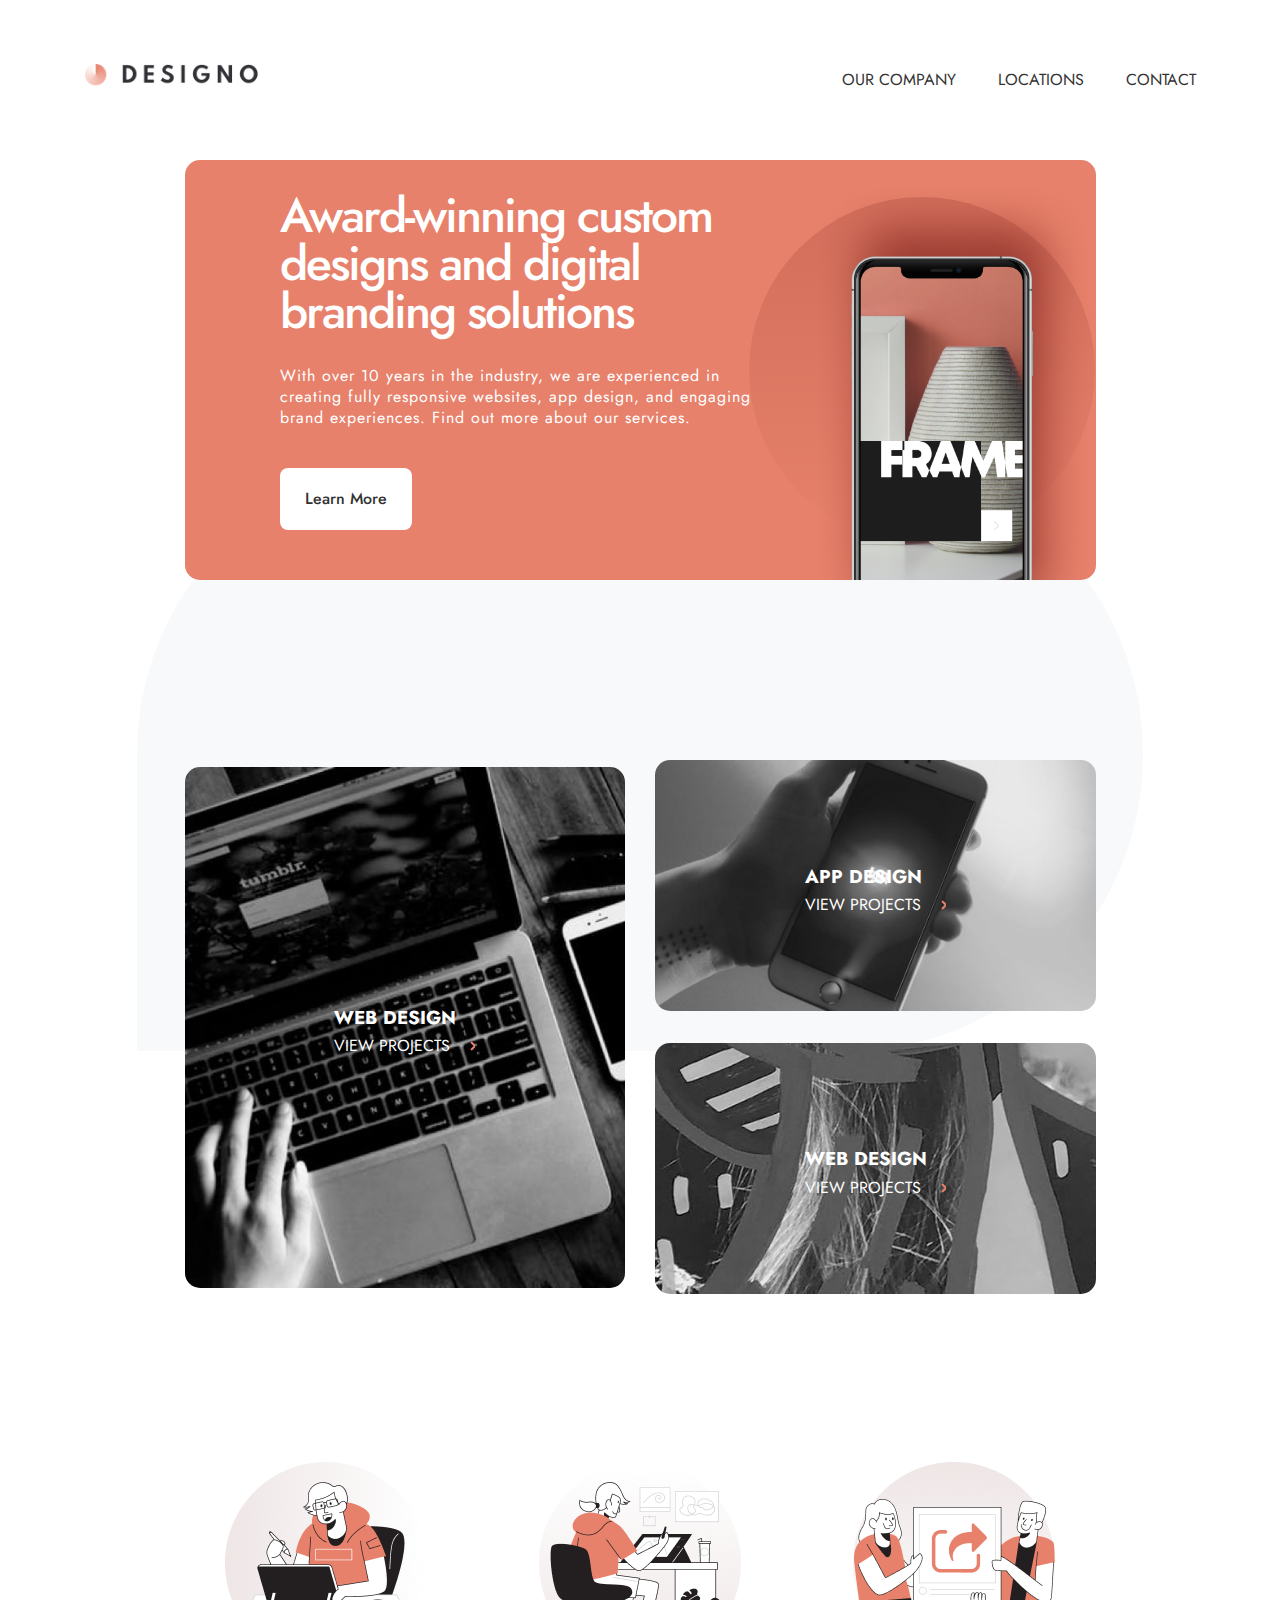
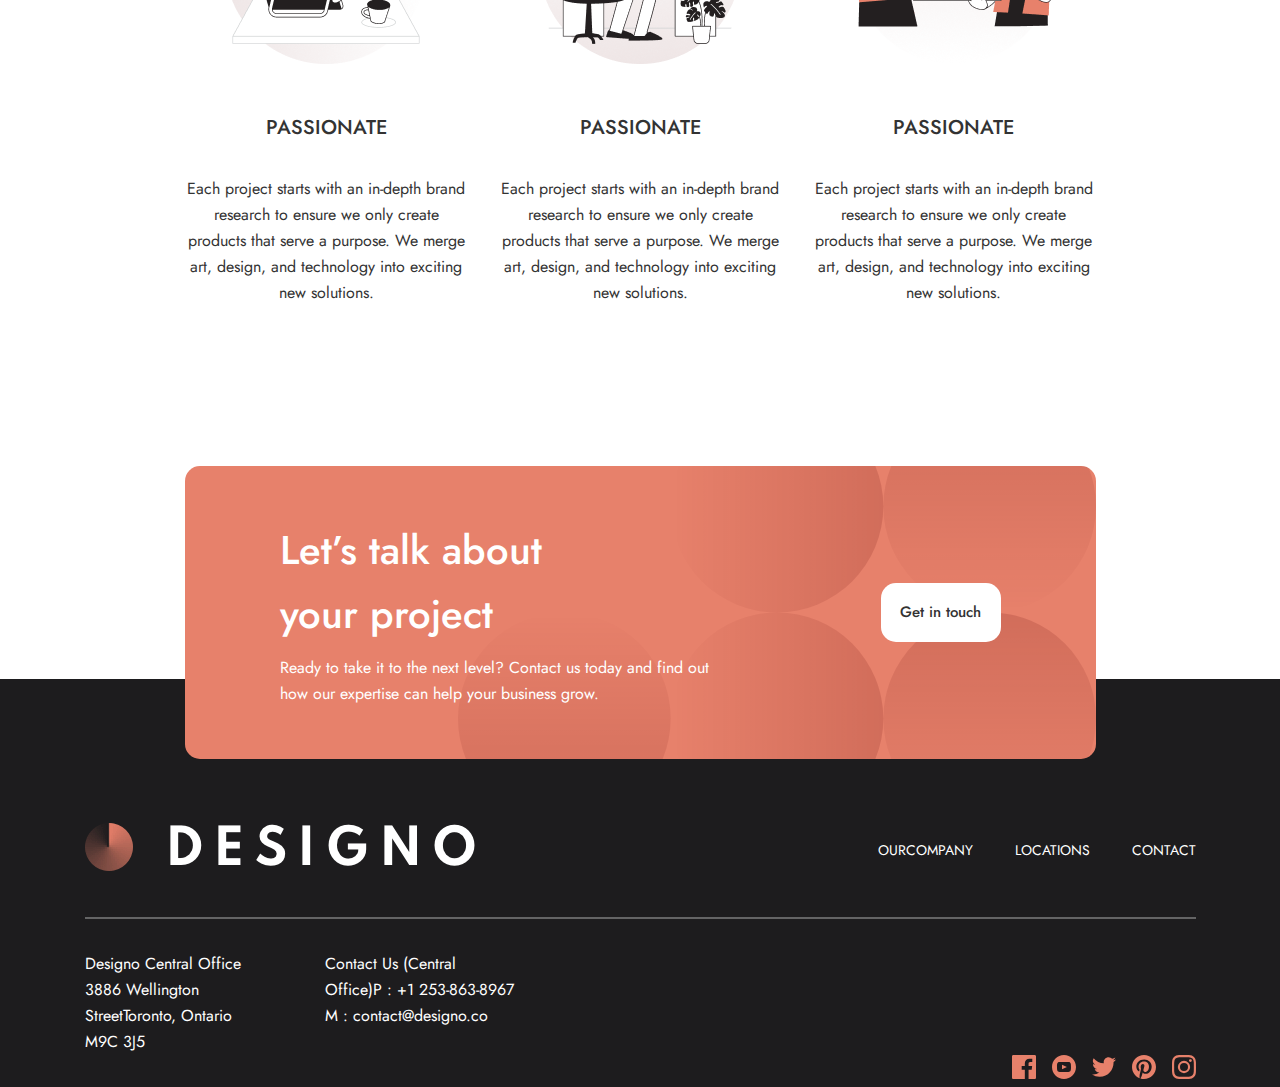
==== commit eda60b32: "update" ====
--- a/index.html
+++ b/index.html
@@ -24,8 +24,6 @@
               <li class="sitenav__list__item"><a href="./about.html">OUR COMPANY</a></li>
               <li class="sitenav__list__item"><a href="./map.html">LOCATIONS</a></li>
               <li class="sitenav__list__item"><a href="./contact.html">CONTACT</a></li>
-              <li class="sitenav__list__item"><a href="./app.html">APP</a></li>
-              <li class="sitenav__list__item"><a href="./web.html.html">web</a></li>
               <li class="sitenav__list__menu"><img src="./images/home/desktop/Group.svg" alt=""></li>
             </ul>
           </nav>
@@ -71,10 +69,12 @@
                                 srcset="./images/home/tablet/image-web-design.jpg"
                                 media="(max-width:768px)"
                               />
-                              <img id="project__image"
+                              <a href="./index.html">
+                                <img id="project__image"
                                 src="./images/home/desktop/image-web-design-large.jpg"
                                 alt=""
                               />
+                              </a>
                             </picture>
                             
                          </div>
@@ -83,7 +83,7 @@
                             <div class="project__two pcture__hover card__div" style="display: flex; align-items: center; justify-content: center;">
                               <div class="project__text" id="project__text__id">
                                    <h3 class="project__h3">
-                                        WEB DESIGN
+                                        APP DESIGN
                                    </h3>
                                    <p class="project__p">VIEW PROJECTS <img src="images/home/tablet/Path 5 (1).svg" alt=""></p>
                                   </div>
@@ -96,10 +96,12 @@
                                      srcset="./images/home/tablet/image-app-design.jpg"
                                      media="(max-width:768px)"
                                    />
-                                   <img id="project__image"
+                                   <a href="./app.html">
+                                    <img id="project__image"
                                      src="./images/home/desktop/image-app-design.jpg"
                                      alt=""
                                    />
+                                   </a>
                                  </picture>
                             </div>
                             
@@ -121,10 +123,12 @@
                                      srcset="./images/home/tablet/image-graphic-design.jpg"
                                      media="(max-width:768px)"
                                    />
-                                   <img id="project__image"
+                                   <a href="./ghrapik.html">
+                                    <img id="project__image"
                                      src="./images/home/desktop/image-graphic-design.jpg"
                                      alt=""
                                    />
+                                   </a>
                                  </picture>
                                  </div>
                          </div>
@@ -169,7 +173,7 @@
                    </div>
                   </div>
                 </div>
-               <div class="eache__footer">
+               <div iv class="eache__footer">
                 <div class="eache__footer__content">
                   <div class="eache__footer__text">
                     <h2 class="eache__footer__text__h2">
@@ -199,8 +203,6 @@
              <div class="footer__ul__li__df"> <li class="content__text__ul__li"><a class="content__text__ul__li__a" href="./about.html">OURCOMPANY</a></li>
               <li class="content__text__ul__li"><a class="content__text__ul__li__a" href="./map.html">LOCATIONS</a></li>
               <li class="content__text__ul__li"><a class="content__text__ul__li__a" href="./contact.html">CONTACT</a></li>
-              <li class="content__text__ul__li"><a class="content__text__ul__li__a" href="./app.html">APP</a></li>
-              <li class="content__text__ul__li"><a class="content__text__ul__li__a" href="./web.html">WEB</a></li>
            </div>
             </ul>
 
--- a/css/style.min.css
+++ b/css/style.min.css
@@ -1 +1 @@
-/*! normalize.css v8.0.1 | MIT License | github.com/necolas/normalize.css */html{line-height:1.15;-webkit-text-size-adjust:100%}body{margin:0}main{display:block}h1{font-size:2em;margin:.67em 0}hr{-webkit-box-sizing:content-box;box-sizing:content-box;height:0;overflow:visible}pre{font-family:monospace,monospace;font-size:1em}a{background-color:rgba(0,0,0,0)}abbr[title]{border-bottom:none;text-decoration:underline;-webkit-text-decoration:underline dotted;text-decoration:underline dotted}b,strong{font-weight:bolder}code,kbd,samp{font-family:monospace,monospace;font-size:1em}small{font-size:80%}sub,sup{font-size:75%;line-height:0;position:relative;vertical-align:baseline}sub{bottom:-0.25em}sup{top:-0.5em}img{border-style:none}button,input,optgroup,select,textarea{font-family:inherit;font-size:100%;line-height:1.15;margin:0}button,input{overflow:visible}button,select{text-transform:none}button,[type=button],[type=reset],[type=submit]{-webkit-appearance:button}button::-moz-focus-inner,[type=button]::-moz-focus-inner,[type=reset]::-moz-focus-inner,[type=submit]::-moz-focus-inner{border-style:none;padding:0}button:-moz-focusring,[type=button]:-moz-focusring,[type=reset]:-moz-focusring,[type=submit]:-moz-focusring{outline:1px dotted ButtonText}fieldset{padding:.35em .75em .625em}legend{-webkit-box-sizing:border-box;box-sizing:border-box;color:inherit;display:table;max-width:100%;padding:0;white-space:normal}progress{vertical-align:baseline}textarea{overflow:auto}[type=checkbox],[type=radio]{-webkit-box-sizing:border-box;box-sizing:border-box;padding:0}[type=number]::-webkit-inner-spin-button,[type=number]::-webkit-outer-spin-button{height:auto}[type=search]{-webkit-appearance:textfield;outline-offset:-2px}[type=search]::-webkit-search-decoration{-webkit-appearance:none}::-webkit-file-upload-button{-webkit-appearance:button;font:inherit}details{display:block}summary{display:list-item}template{display:none}[hidden]{display:none}*,*::after,*::before{margin:0;padding:0;-webkit-box-sizing:border-box;box-sizing:border-box}*:focus{outline:2px dotted red;outline-offset:4px}html{height:100%;font-size:62.5%;scroll-behavior:smooth}ul,ol{list-style:none}a{display:inline-block;text-decoration:none}img{-o-object-fit:cover;object-fit:cover;display:-webkit-box;display:-ms-flexbox;display:flex}body{overflow-x:hidden;display:-webkit-box;display:-ms-flexbox;display:flex;-webkit-box-orient:vertical;-webkit-box-direction:normal;-ms-flex-direction:column;flex-direction:column;height:100%;font-size:1.6rem;font-family:"Jost";font-weight:400;line-height:1.62}main{-webkit-box-flex:1;-ms-flex-positive:1;flex-grow:1}.container{width:100%;max-width:1211px;margin-left:auto;margin-right:auto;padding-left:50px;padding-right:50px}.text-preset-1{font-family:"Jost";font-size:4.8rem;line-height:1;letter-spacing:-0.2rem}.text-preset-1-mobile{font-family:"Jost";font-size:3.2rem;line-height:1.12;letter-spacing:-0.2rem}.text-preset-2{font-family:"Jost";font-size:4rem;line-height:1;letter-spacing:-0.2rem}.text-preset-2-mobile{font-family:"Jost";font-size:3.4rem;line-height:1.3;letter-spacing:-0.2rem}.text-preset-3{font-family:"Jost";font-size:2rem;line-height:1.3;letter-spacing:.5rem}@font-face{font-display:swap;font-family:"Jost";font-style:normal;font-weight:400;src:url("../fonts/jost-v18-latin-regular.woff2") format("woff2")}@font-face{font-display:swap;font-family:"Jost";font-style:normal;font-weight:500;src:url("../fonts/jost-v18-latin-500.woff2") format("woff2")}@font-face{font-display:swap;font-family:"Jost";font-style:normal;font-weight:700;src:url("../fonts/jost-v18-latin-700.woff2") format("woff2")}@font-face{font-display:swap;font-family:"League Spartan";font-style:normal;font-weight:700;src:url("../fonts/league-spartan-v11-latin-700.woff2") format("woff2")}.footer{background-color:#1d1c1e;z-index:-1}.contact__content{margin-top:144px;display:-webkit-box;display:-ms-flexbox;display:flex;-webkit-box-pack:center;-ms-flex-pack:center;justify-content:center;-webkit-box-orient:vertical;-webkit-box-direction:normal;-ms-flex-direction:column;flex-direction:column}.contact__content__text__ul{display:-webkit-box;display:-ms-flexbox;display:flex;-webkit-box-align:center;-ms-flex-align:center;align-items:center;-webkit-box-pack:justify;-ms-flex-pack:justify;justify-content:space-between}.footer__ul__li__df{display:-webkit-box;display:-ms-flexbox;display:flex;-webkit-box-align:center;-ms-flex-align:center;align-items:center;gap:4.2rem;text-decoration:none}.content__text__ul__li__a{color:#fff;font-size:14px;font-weight:400}.content__text__ul__li__a:hover{text-decoration:underline}.contact__text__hr{margin-top:40px;background-color:#fff;max-width:1111px;width:100%;height:1px;opacity:.5;margin-bottom:31px}.footer__ul__dff{margin-top:3.2rem;display:-webkit-box;display:-ms-flexbox;display:flex;gap:60px}.content__footer__text__p{color:#fff;max-width:180px;width:100%}.content__footer__text__pp{max-width:190px;width:100%;color:#fff}.content__footer__content__text__ul__img{display:-webkit-box;display:-ms-flexbox;display:flex;-webkit-box-pack:end;-ms-flex-pack:end;justify-content:end;list-style:none;-webkit-box-align:center;-ms-flex-align:center;align-items:center;gap:1.6rem}@media screen and (max-width: 375px){.footer__ul__li__df{display:-webkit-box;display:-ms-flexbox;display:flex;-webkit-box-orient:vertical;-webkit-box-direction:normal;-ms-flex-direction:column;flex-direction:column;color:#fff}.foo .content__footer__content__text__ul__img{display:-webkit-box;display:-ms-flexbox;display:flex;-webkit-box-pack:center;-ms-flex-pack:center;justify-content:center;list-style:none;-webkit-box-align:center;-ms-flex-align:center;align-items:center;gap:1.6rem}.footer__bnt__img{max-width:200px;width:100%}.contact__text__hr{max-width:327px;width:100%;display:-webkit-box;display:-ms-flexbox;display:flex;-webkit-box-pack:center;-ms-flex-pack:center;justify-content:center}.footer__ul__fd{display:-webkit-box;display:-ms-flexbox;display:flex;-webkit-box-orient:vertical;-webkit-box-direction:normal;-ms-flex-direction:column;flex-direction:column}.footer__ul__fd{color:#fff;display:block}.footer__ul__fd{display:-webkit-box;display:-ms-flexbox;display:flex;-webkit-box-orient:vertical;-webkit-box-direction:normal;-ms-flex-direction:column;flex-direction:column}.footer__ul__fd{color:#fff;display:block}.contact__content__text__ul{display:-webkit-box;display:-ms-flexbox;display:flex;-webkit-box-orient:vertical;-webkit-box-direction:normal;-ms-flex-direction:column;flex-direction:column;gap:65px}.contact__content__text__ul{border:none}.content__footer__content{padding-left:2.4rem;padding-right:2.4rem}}.contact__content__text__ul{padding-bottom:4rem;border-bottom:2px solid rgba(255,255,255,.3176470588)}.header{padding-top:6.4rem;padding-bottom:6.4rem;width:100%;max-width:1211px;margin-left:auto;margin-right:auto;padding-left:50px;padding-right:50px}.sitenav{display:-webkit-box;display:-ms-flexbox;display:flex;-webkit-box-pack:justify;-ms-flex-pack:justify;justify-content:space-between;-webkit-box-align:center;-ms-flex-align:center;align-items:center;padding-left:0;padding-right:0}.sitenav__logo__img{max-width:19.6rem;width:100%;height:2.4rem}.sitenav__ul{display:-webkit-box;display:-ms-flexbox;display:flex;-webkit-box-align:center;-ms-flex-align:center;align-items:center;gap:4.2rem}.sitenav__list__item a{color:#333}.sitenav__list__item a:hover{text-decoration:underline}.sitenav__list__menu{display:none}@media screen and (max-width: 680px){.sitenav__list__item{display:none}.sitenav__list__menu{display:block}}@media screen and (max-width: 375px){.header{padding-left:2.4rem;padding-right:2.4rem}.text-preset-1{font-family:"Jost";font-size:3.2rem;line-height:1.12;letter-spacing:-0.2rem}.sitenav__logo__img{max-width:202px;width:100%}}.sitenav__logo__img{max-width:202px;width:100%}.digdtal{display:-webkit-box;display:-ms-flexbox;display:flex;-webkit-box-align:center;-ms-flex-align:center;align-items:center;-webkit-box-pack:center;-ms-flex-pack:center;justify-content:center;margin-right:auto;width:100%}.digital__content{overflow:hidden;background-image:url(../images/home/desktop/bg-pattern-hero-home.svg);background-repeat:no-repeat;background-position:right;background-size:38%;background-color:#e7816b;max-width:1211px;width:100%;display:-webkit-box;display:-ms-flexbox;display:flex;-webkit-box-pack:justify;-ms-flex-pack:justify;justify-content:space-between;-webkit-box-align:center;-ms-flex-align:center;align-items:center;margin-bottom:6rem;border-radius:1.5rem;-webkit-box-align:end;-ms-flex-align:end;align-items:end}body{background-image:url(../images/shared/desktop/bg-pattern-leaf.svg);background-repeat:no-repeat;background-position:center 457px;overflow-x:hidden}.digital__text{margin-left:9.5rem}.digital__text__h1{font-family:"Jost";font-size:4.8rem;line-height:1;letter-spacing:-0.2rem;font-weight:500;max-width:540px;width:100%;margin-bottom:1.1rem;color:#fff}.digital__text__p{font-weight:400;font-family:"Jost";font-size:1.6rem;line-height:1.3;letter-spacing:.1rem;max-width:490px;width:100%;margin-top:3rem;margin-bottom:4rem;color:#fff}.digital__text__a{font-weight:500;padding:1.8rem 2.5rem;border-radius:.8rem;margin-bottom:5rem;color:#333;background-color:#fff}.digital__text__a:hover{background-color:#ffad9b;color:#fff}.digital__img__position{height:auto;max-width:28.79rem;width:100%}.main{max-width:1111px;width:100%}.digital{max-width:1111px;width:100%}@media screen and (max-width: 630px){.nav__ul{display:none}}@media screen and (max-width: 768px){body{overflow-x:hidden}.digdtal{margin:0}.digital__content{background-image:url(../images/home/desktop/bg-pattern-hero-home.svg);background-repeat:no-repeat;background-position:right;background-size:89%;background-color:#e7816b;display:-webkit-box;display:-ms-flexbox;display:flex;-webkit-box-orient:vertical;-webkit-box-direction:normal;-ms-flex-direction:column;flex-direction:column;-webkit-box-pack:justify;-ms-flex-pack:justify;justify-content:space-between;-webkit-box-align:center;-ms-flex-align:center;align-items:center;max-width:689px;width:100%;margin-bottom:6rem;border-radius:1.5rem}.digital__content .digital__text{margin-left:5.3rem}.digital__content .digital__text .digital__text__a{text-align:center}.digital__text{display:-webkit-box;display:-ms-flexbox;display:flex;-webkit-box-orient:vertical;-webkit-box-direction:normal;-ms-flex-direction:column;flex-direction:column;-webkit-box-align:center;-ms-flex-align:center;align-items:center;-webkit-box-pack:center;-ms-flex-pack:center;justify-content:center}.digital__img__position{margin-bottom:-7.2rem}}@media screen and (max-width: 500px){.digdtal{margin:0}.digital__content{border-radius:0}.digital__text__h1{font-family:"Jost";font-size:3.2rem;line-height:1;letter-spacing:-0.2rem;font-weight:500;max-width:400px;font-size:35px;width:100%;margin-bottom:1.4rem;color:#fff}}@media screen and (max-width: 375px){.digdtal{margin:0}.container{padding:0}body{overflow-x:hidden}.digital__content{margin:0;overflow:hidden;background-image:url(../images/home/desktop/bg-pattern-hero-home.svg);background-repeat:no-repeat;background-position:right;background-size:38%;background-color:#e7816b;max-width:375px;width:100%;display:-webkit-box;display:-ms-flexbox;display:flex;-webkit-box-pack:justify;-ms-flex-pack:justify;justify-content:space-between;-webkit-box-align:center;-ms-flex-align:center;align-items:center;margin-bottom:6rem;-webkit-box-align:end;-ms-flex-align:end;align-items:end;margin:0}.digital__content .digital__text{margin-left:2.4rem}.digital__content .digital__text .digital__text__h1{font-family:"Jost";font-size:3.2rem;line-height:1;letter-spacing:-0.2rem;font-weight:500;max-width:317px;width:100%;margin-bottom:1.4rem;color:#fff}.digital__content .digital__text .digital__text__p{font-weight:400;font-family:"Jost";font-size:1.5rem;line-height:1.3;letter-spacing:.1rem;max-width:327px;width:100%;margin-top:3rem;margin-bottom:4rem;color:#fff}.digital__content .digital__text .digital__text__a{font-weight:500;padding:1.8rem 2.5rem;border-radius:.8rem;margin-bottom:5rem;color:#333;background-color:#fff}}@media screen and (max-width: 500px){.nav__img{padding-left:33px}}.projects{margin-top:12rem}.project{max-width:1000px;width:100%;display:-webkit-box;display:-ms-flexbox;display:flex;-webkit-box-align:center;-ms-flex-align:center;align-items:center;gap:3rem}#project__image{max-width:541px;width:100%}.project__imgs{position:relative;display:-webkit-box;display:-ms-flexbox;display:flex;gap:2.4rem;-webkit-box-orient:vertical;-webkit-box-direction:normal;-ms-flex-direction:column;flex-direction:column}.project__imgs img{border-radius:15px}.project img{border-radius:15px}.project__text{position:absolute;display:-webkit-box;display:-ms-flexbox;display:flex;-webkit-box-pack:center;-ms-flex-pack:center;justify-content:center;-webkit-box-orient:vertical;-webkit-box-direction:normal;-ms-flex-direction:column;flex-direction:column}.project__text .project__p{display:-webkit-box;display:-ms-flexbox;display:flex;gap:2rem;-webkit-box-align:center;-ms-flex-align:center;align-items:center}@media screen and (max-width: 768px){.project{max-width:689px;width:100%;display:-webkit-box;display:-ms-flexbox;display:flex;-webkit-box-orient:vertical;-webkit-box-direction:normal;-ms-flex-direction:column;flex-direction:column;-webkit-box-align:center;-ms-flex-align:center;align-items:center;gap:3rem}.project .project__imgs{position:relative;display:-webkit-box;display:-ms-flexbox;display:flex;gap:2.4rem;-webkit-box-orient:vertical;-webkit-box-direction:normal;-ms-flex-direction:column;flex-direction:column}}.project__df{gap:2.4rem;display:-webkit-box;display:-ms-flexbox;display:flex;-webkit-box-align:center;-ms-flex-align:center;align-items:center;-webkit-box-orient:vertical;-webkit-box-direction:normal;-ms-flex-direction:column;flex-direction:column}.project__h3{color:#fff}.project__p{color:#fff}.card__div:hover>.project__text{background-color:red;opacity:.5;width:20%;height:30%;border-radius:10px}.project__image{background-color:#000}#project__text__id{position:absolute;display:-webkit-box;display:-ms-flexbox;display:flex;-webkit-box-pack:center;-ms-flex-pack:center;justify-content:center;-webkit-box-orient:vertical;-webkit-box-direction:normal;-ms-flex-direction:column;flex-direction:column}.each{margin-top:16rem}.eache__content{max-width:1110px;width:100%}.cards{display:-webkit-box;display:-ms-flexbox;display:flex;-webkit-box-align:center;-ms-flex-align:center;align-items:center;gap:3rem}.card{display:-webkit-box;display:-ms-flexbox;display:flex;-webkit-box-orient:vertical;-webkit-box-direction:normal;-ms-flex-direction:column;flex-direction:column;-webkit-box-pack:center;-ms-flex-pack:center;justify-content:center;-webkit-box-align:center;-ms-flex-align:center;align-items:center}.card__content__img{margin-bottom:4.8rem}.card__img{text-align:center}.card__title__h3{margin-bottom:3.2rem;font-size:20px;font-weight:500;font-family:"Jost";max-width:350px;color:#333;text-align:center;width:100%}.card__title__p{font-family:"Jost";max-width:350px;width:100%;font-size:16px;font-weight:400;text-align:center;color:#333}@media screen and (max-width: 768px){.each{margin-top:12rem}.eache__content{max-width:690px;width:100%}.cards{display:-webkit-box;display:-ms-flexbox;display:flex;-webkit-box-orient:vertical;-webkit-box-direction:normal;-ms-flex-direction:column;flex-direction:column;-webkit-box-align:center;-ms-flex-align:center;align-items:center;gap:3rem}.card{display:-webkit-box;display:-ms-flexbox;display:flex;-webkit-box-align:center;-ms-flex-align:center;align-items:center;-webkit-box-orient:horizontal;-webkit-box-direction:normal;-ms-flex-direction:row;flex-direction:row;gap:4.8rem;width:100%}.card__content__img{margin-bottom:4.8rem}.card__img{text-align:center}.card__title__h3{margin-bottom:3.2rem;font-size:20px;font-weight:500;font-family:"Jost";max-width:350px;color:#333;text-align:center;width:100%}.card__title__p{font-family:"Jost";max-width:350px;width:100%;font-size:16px;font-weight:400;text-align:center;color:#333}}@media screen and (max-width: 375px){.card{display:-webkit-box;display:-ms-flexbox;display:flex;-webkit-box-orient:vertical;-webkit-box-direction:normal;-ms-flex-direction:column;flex-direction:column}}.eache__footer{margin-top:16rem}.eache__footer__content{background-image:url(../images/shared/desktop/bg-pattern-call-to-action.svg);background-repeat:no-repeat;background-size:70%;background-position:right;background-color:#e7816b;display:-webkit-box;display:-ms-flexbox;display:flex;-webkit-box-align:center;-ms-flex-align:center;align-items:center;-webkit-box-pack:justify;-ms-flex-pack:justify;justify-content:space-between;border-radius:15px}.eache__footer__text{margin-top:5.2rem;margin-left:9.5rem;margin-bottom:5.2rem}.eache__footer__text__h2{color:#fff;font-family:"Jost";max-width:268px;width:100%;font-size:40px;font-weight:500}.eache__footer__text__p{font-family:"Jost";color:#fff;font-size:16px;font-weight:400;margin-top:8px;max-width:459px;width:100%}.eache__content__a{max-width:120px;width:100%;padding:17px 19px;font-family:"Jost";margin-right:9.5rem;border-radius:15px;font-size:15px;font-weight:500;color:#333;background-color:#fff}.eache__content__a:hover{background-color:#ffad9b;color:#fff}@media screen and (max-width: 768px){.eache__footer__text{display:-webkit-box;display:-ms-flexbox;display:flex;-webkit-box-orient:vertical;-webkit-box-direction:normal;-ms-flex-direction:column;flex-direction:column;-webkit-box-pack:center;-ms-flex-pack:center;justify-content:center}.eache__content{background-size:contain}.eache__footer__text__h2{line-height:40px}.eache__footer__text__p{max-width:573px;width:100%;text-align:center}.eache__content__a{max-width:120px;width:100%;margin-bottom:57px}.eache__footer__content{text-align:center;display:-webkit-box;display:-ms-flexbox;display:flex;-webkit-box-orient:vertical;-webkit-box-direction:normal;-ms-flex-direction:column;flex-direction:column;-webkit-box-pack:center;-ms-flex-pack:center;justify-content:center}}.eache__footer__content{margin-bottom:-8rem;z-index:1}.centarr{margin:0 auto}@media screen and (max-width: 375px){.eache__content{padding-left:10px;padding-right:10px}.eache__footer__text{display:-webkit-box;display:-ms-flexbox;display:flex;-webkit-box-orient:vertical;-webkit-box-direction:normal;-ms-flex-direction:column;flex-direction:column;-webkit-box-pack:center;-ms-flex-pack:center;justify-content:center;margin:0 auto;-webkit-box-align:center;-ms-flex-align:center;align-items:center}.eache__footer__text .eache__footer__text__h2{font-size:32px;font-weight:500;max-width:279px;width:100%}.eache__footer__text .eache__footer__text__p{margin-bottom:3.2rem}.eache__footer__text .eache__content__a{display:-webkit-box;display:-ms-flexbox;display:flex;-webkit-box-align:center;-ms-flex-align:center;align-items:center;-webkit-box-pack:center;-ms-flex-pack:center;justify-content:center}}.design__content{background-color:#e7816b;display:-webkit-box;display:-ms-flexbox;display:flex;-webkit-box-orient:vertical;-webkit-box-direction:normal;-ms-flex-direction:column;flex-direction:column;-webkit-box-pack:center;-ms-flex-pack:center;justify-content:center;-webkit-box-align:center;-ms-flex-align:center;align-items:center}.design__content__text{margin-top:6.4rem;margin-bottom:6.4rem}.design__content__text__h1{text-align:center;color:#fff;font-size:48px;font-weight:500}.design__content__text__p{max-width:400px;width:100%;text-align:center;color:#fff;margin-top:2.4rem}.design__content{background-image:url(../images/shared/desktop/bg-pattern-call-to-action.svg);background-repeat:no-repeat;background-size:70%;background-position:right}@media screen and (max-width: 375){.design__content{background-image:url(../images/shared/desktop/bg-pattern-call-to-action.svg);background-repeat:no-repeat;background-size:contain;background-position:right}}.blog{margin-top:16rem}.blog__content__cards{display:-webkit-box;display:-ms-flexbox;display:flex;-webkit-box-align:center;-ms-flex-align:center;align-items:center;-webkit-box-pack:center;-ms-flex-pack:center;justify-content:center;gap:3rem;margin-bottom:3.2rem}.blog__content__card{background-color:#fdf3f0;border-radius:15px}.blog__content__card__img{max-width:350px;width:100%}.card__text{margin-top:3.2rem;padding-left:3.2rem;padding-right:3.2rem}.card__text__h2{margin-bottom:1.6rem;color:#e7816b;text-align:center;font-size:20px;font-weight:500}.card__text__p{max-width:268px;width:100%;margin-bottom:3.2rem;text-align:center;color:#333}@media screen and (max-width: 768px){.blog__content__cards{display:-webkit-box;display:-ms-flexbox;display:flex;-webkit-box-orient:vertical;-webkit-box-direction:normal;-ms-flex-direction:column;flex-direction:column;gap:3.2rem}.blog__content__card{display:-webkit-box;display:-ms-flexbox;display:flex;-webkit-box-orient:horizontal;-webkit-box-direction:normal;-ms-flex-direction:row;flex-direction:row}}@media screen and (max-width: 600px){.blog__content__cards{display:-webkit-box;display:-ms-flexbox;display:flex;-webkit-box-orient:vertical;-webkit-box-direction:normal;-ms-flex-direction:column;flex-direction:column;gap:3.2rem}.blog__content__card{display:-webkit-box;display:-ms-flexbox;display:flex;-webkit-box-orient:vertical;-webkit-box-direction:normal;-ms-flex-direction:column;flex-direction:column}}.view__content{margin-top:16rem;display:-webkit-box;display:-ms-flexbox;display:flex;-webkit-box-align:center;-ms-flex-align:center;align-items:center;gap:3rem}#project__image{border-radius:15px}@media screen and (max-width: 768px){.view__content{margin-top:16rem;display:-webkit-box;display:-ms-flexbox;display:flex;-webkit-box-orient:vertical;-webkit-box-direction:normal;-ms-flex-direction:column;flex-direction:column;-webkit-box-align:center;-ms-flex-align:center;align-items:center;gap:3rem}}@media screen and (max-width: 375px){.view__content{margin-top:9.6rem;display:-webkit-box;display:-ms-flexbox;display:flex;-webkit-box-orient:vertical;-webkit-box-direction:normal;-ms-flex-direction:column;flex-direction:column;-webkit-box-align:center;-ms-flex-align:center;align-items:center;gap:3rem}}.card__start{display:-webkit-box;display:-ms-flexbox;display:flex;gap:3rem;-webkit-box-pack:start;-ms-flex-pack:start;justify-content:start}.eeee{max-width:283.66px;width:1005px}.design__content{border-radius:15px}.card__text{padding:0}.card__div{display:-webkit-box;display:-ms-flexbox;display:flex;-webkit-box-pack:center;-ms-flex-pack:center;justify-content:center;-webkit-box-align:center;-ms-flex-align:center;align-items:center;gap:2.9rem}.about__hero__container{background-color:#e7816b;display:-webkit-box;display:-ms-flexbox;display:flex;-webkit-box-pack:justify;-ms-flex-pack:justify;justify-content:space-between;border-radius:15px}.about__title{color:#fff;font-size:48px;font-weight:500;margin-bottom:3.2rem}.about__subtitle{color:#fff;max-width:458px;width:100%;text-align:center}.about__hero__content{display:-webkit-box;display:-ms-flexbox;display:flex;-webkit-box-orient:vertical;-webkit-box-direction:normal;-ms-flex-direction:column;flex-direction:column;-webkit-box-pack:center;-ms-flex-pack:center;justify-content:center;-webkit-box-align:center;-ms-flex-align:center;align-items:center}@media screen and (max-width: 850px){.about__hero__container{display:-webkit-box;display:-ms-flexbox;display:flex;-webkit-box-orient:vertical;-webkit-box-direction:reverse;-ms-flex-direction:column-reverse;flex-direction:column-reverse}.about__hero__container .about__subtitle{margin-bottom:6.4rem}}@media screen and (max-width: 500px){.container{padding:0;margin:0}.about__hero__container{display:-webkit-box;display:-ms-flexbox;display:flex;-webkit-box-orient:vertical;-webkit-box-direction:reverse;-ms-flex-direction:column-reverse;flex-direction:column-reverse;padding:0}.about__hero__container .about__subtitle{margin-bottom:6.4rem;width:100%;margin-bottom:2rem}.about__hero__container .about__hero__content{width:100%;height:375px}}.canada{margin-top:14rem;margin-bottom:14rem}.canada__cards{display:-webkit-box;display:-ms-flexbox;display:flex;-ms-flex-wrap:wrap;flex-wrap:wrap;-webkit-box-align:center;-ms-flex-align:center;align-items:center;-webkit-box-pack:center;-ms-flex-pack:center;justify-content:center;gap:3rem}.canada__card{display:-webkit-box;display:-ms-flexbox;display:flex;-webkit-box-orient:vertical;-webkit-box-direction:normal;-ms-flex-direction:column;flex-direction:column;-webkit-box-pack:center;-ms-flex-pack:center;justify-content:center;-webkit-box-align:center;-ms-flex-align:center;align-items:center}.canada__card__img{margin-bottom:4.8rem}.canada__card__p{margin-bottom:3.2rem}.canada__card__a{padding:16px 18px;border-radius:10px;color:#333;background-color:#e7816b}.canada__card__a:hover{background-color:#ffad9b;color:#fff}.about__hero{margin-bottom:12rem}#colorr{background-color:#fdf3f0}.prmr{color:#e7816b}.cdecd{color:#333}.thcanada{margin-bottom:3.2rem}.thcanda__cards{display:-webkit-box;display:-ms-flexbox;display:flex;-webkit-box-align:center;-ms-flex-align:center;align-items:center;gap:3rem}.thcanada__text{border-radius:10px;background-color:#fdf3f0;padding-top:88px;padding-bottom:88px;padding-left:30px}.canada__df__p{display:-webkit-box;display:-ms-flexbox;display:flex;gap:22rem}.thcanda__df__h3{font-size:40px;font-weight:500;text-align:center}.thcanda__df__p{max-width:225px;width:100%}.thcanada__text__p{max-width:225px;width:100%}@media screen and (max-width: 1000px){.thcanda__cards{display:-webkit-box;display:-ms-flexbox;display:flex;-webkit-box-orient:vertical;-webkit-box-direction:reverse;-ms-flex-direction:column-reverse;flex-direction:column-reverse}}@media screen and (max-width: 500px){.canada__df__p{display:-webkit-box;display:-ms-flexbox;display:flex;-webkit-box-orient:vertical;-webkit-box-direction:normal;-ms-flex-direction:column;flex-direction:column}}.contact-container{width:400px;padding:20px;background-color:#f27559;color:#fff;border-radius:8px;-webkit-box-shadow:0 4px 6px rgba(0,0,0,.1);box-shadow:0 4px 6px rgba(0,0,0,.1);text-align:center}.contact-container h2{margin-bottom:10px;font-size:24px}.contact-container p{font-size:14px;line-height:1.6;margin-bottom:20px}.form-group{margin-bottom:15px}input,textarea{width:100%;padding:10px;border:none;border-radius:4px;font-size:14px;-webkit-box-sizing:border-box;box-sizing:border-box;background-color:rgba(0,0,0,0);color:#fff;border-bottom:2px solid #fff}textarea{resize:none}button{max-width:152px;width:100%;padding:10px;background-color:#fff;color:#f27559;border:none;border-radius:4px;font-size:16px;font-weight:bold;cursor:pointer;-webkit-transition:background-color .3s,color .3s;transition:background-color .3s,color .3s}button:hover{background-color:#e8644a;color:#fff}.form-group{background-color:rgba(0,0,0,0)}.contact-container{display:-webkit-box;display:-ms-flexbox;display:flex;-webkit-box-pack:justify;-ms-flex-pack:justify;justify-content:space-between;max-width:1111px;width:100%}.contact__text__h2{font-size:4.8rem;font-weight:500;margin-bottom:3.2rem}.contact__text__p{max-width:445px;width:100%}.blog__content__card:hover{background-color:#e7816b}.blog__content__card:hover .card__text__h2{color:#fff}.blog__content__card:hover .card__text__p{color:#fff}.card__div:hover>.project__text .blog__content__card:hover>.card__text__h2{color:#fff}body{overflow-x:hidden}/*# sourceMappingURL=style.min.css.map */+/*! normalize.css v8.0.1 | MIT License | github.com/necolas/normalize.css */html{line-height:1.15;-webkit-text-size-adjust:100%}body{margin:0}main{display:block}h1{font-size:2em;margin:.67em 0}hr{-webkit-box-sizing:content-box;box-sizing:content-box;height:0;overflow:visible}pre{font-family:monospace,monospace;font-size:1em}a{background-color:rgba(0,0,0,0)}abbr[title]{border-bottom:none;text-decoration:underline;-webkit-text-decoration:underline dotted;text-decoration:underline dotted}b,strong{font-weight:bolder}code,kbd,samp{font-family:monospace,monospace;font-size:1em}small{font-size:80%}sub,sup{font-size:75%;line-height:0;position:relative;vertical-align:baseline}sub{bottom:-0.25em}sup{top:-0.5em}img{border-style:none}button,input,optgroup,select,textarea{font-family:inherit;font-size:100%;line-height:1.15;margin:0}button,input{overflow:visible}button,select{text-transform:none}button,[type=button],[type=reset],[type=submit]{-webkit-appearance:button}button::-moz-focus-inner,[type=button]::-moz-focus-inner,[type=reset]::-moz-focus-inner,[type=submit]::-moz-focus-inner{border-style:none;padding:0}button:-moz-focusring,[type=button]:-moz-focusring,[type=reset]:-moz-focusring,[type=submit]:-moz-focusring{outline:1px dotted ButtonText}fieldset{padding:.35em .75em .625em}legend{-webkit-box-sizing:border-box;box-sizing:border-box;color:inherit;display:table;max-width:100%;padding:0;white-space:normal}progress{vertical-align:baseline}textarea{overflow:auto}[type=checkbox],[type=radio]{-webkit-box-sizing:border-box;box-sizing:border-box;padding:0}[type=number]::-webkit-inner-spin-button,[type=number]::-webkit-outer-spin-button{height:auto}[type=search]{-webkit-appearance:textfield;outline-offset:-2px}[type=search]::-webkit-search-decoration{-webkit-appearance:none}::-webkit-file-upload-button{-webkit-appearance:button;font:inherit}details{display:block}summary{display:list-item}template{display:none}[hidden]{display:none}*,*::after,*::before{margin:0;padding:0;-webkit-box-sizing:border-box;box-sizing:border-box}*:focus{outline:2px dotted red;outline-offset:4px}html{height:100%;font-size:62.5%;scroll-behavior:smooth}ul,ol{list-style:none}a{display:inline-block;text-decoration:none}img{-o-object-fit:cover;object-fit:cover;display:-webkit-box;display:-ms-flexbox;display:flex}body{overflow-x:hidden;display:-webkit-box;display:-ms-flexbox;display:flex;-webkit-box-orient:vertical;-webkit-box-direction:normal;-ms-flex-direction:column;flex-direction:column;height:100%;font-size:1.6rem;font-family:"Jost";font-weight:400;line-height:1.62}main{-webkit-box-flex:1;-ms-flex-positive:1;flex-grow:1}.container{width:100%;max-width:1211px;margin-left:auto;margin-right:auto;padding-left:50px;padding-right:50px}.text-preset-1{font-family:"Jost";font-size:4.8rem;line-height:1;letter-spacing:-0.2rem}.text-preset-1-mobile{font-family:"Jost";font-size:3.2rem;line-height:1.12;letter-spacing:-0.2rem}.text-preset-2{font-family:"Jost";font-size:4rem;line-height:1;letter-spacing:-0.2rem}.text-preset-2-mobile{font-family:"Jost";font-size:3.4rem;line-height:1.3;letter-spacing:-0.2rem}.text-preset-3{font-family:"Jost";font-size:2rem;line-height:1.3;letter-spacing:.5rem}@font-face{font-display:swap;font-family:"Jost";font-style:normal;font-weight:400;src:url("../fonts/jost-v18-latin-regular.woff2") format("woff2")}@font-face{font-display:swap;font-family:"Jost";font-style:normal;font-weight:500;src:url("../fonts/jost-v18-latin-500.woff2") format("woff2")}@font-face{font-display:swap;font-family:"Jost";font-style:normal;font-weight:700;src:url("../fonts/jost-v18-latin-700.woff2") format("woff2")}@font-face{font-display:swap;font-family:"League Spartan";font-style:normal;font-weight:700;src:url("../fonts/league-spartan-v11-latin-700.woff2") format("woff2")}.footer{background-color:#1d1c1e;z-index:-1}.contact__content{margin-top:144px;display:-webkit-box;display:-ms-flexbox;display:flex;-webkit-box-pack:center;-ms-flex-pack:center;justify-content:center;-webkit-box-orient:vertical;-webkit-box-direction:normal;-ms-flex-direction:column;flex-direction:column}.contact__content__text__ul{display:-webkit-box;display:-ms-flexbox;display:flex;-webkit-box-align:center;-ms-flex-align:center;align-items:center;-webkit-box-pack:justify;-ms-flex-pack:justify;justify-content:space-between}.footer__ul__li__df{display:-webkit-box;display:-ms-flexbox;display:flex;-webkit-box-align:center;-ms-flex-align:center;align-items:center;gap:4.2rem;text-decoration:none}.content__text__ul__li__a{color:#fff;font-size:14px;font-weight:400}.content__text__ul__li__a:hover{text-decoration:underline}.contact__text__hr{margin-top:40px;background-color:#fff;max-width:1111px;width:100%;height:1px;opacity:.5;margin-bottom:31px}.footer__ul__dff{margin-top:3.2rem;display:-webkit-box;display:-ms-flexbox;display:flex;gap:60px}.content__footer__text__p{color:#fff;max-width:180px;width:100%}.content__footer__text__pp{max-width:190px;width:100%;color:#fff}.content__footer__content__text__ul__img{display:-webkit-box;display:-ms-flexbox;display:flex;-webkit-box-pack:end;-ms-flex-pack:end;justify-content:end;list-style:none;-webkit-box-align:center;-ms-flex-align:center;align-items:center;gap:1.6rem}@media screen and (max-width: 500px){.footer__ul__li__df{display:-webkit-box;display:-ms-flexbox;display:flex;-webkit-box-orient:vertical;-webkit-box-direction:normal;-ms-flex-direction:column;flex-direction:column;color:#fff}.foo .content__footer__content__text__ul__img{display:-webkit-box;display:-ms-flexbox;display:flex;-webkit-box-pack:center;-ms-flex-pack:center;justify-content:center;list-style:none;-webkit-box-align:center;-ms-flex-align:center;align-items:center;gap:1.6rem}.footer__bnt__img{max-width:200px;width:100%}.contact__text__hr{max-width:327px;width:100%;display:-webkit-box;display:-ms-flexbox;display:flex;-webkit-box-pack:center;-ms-flex-pack:center;justify-content:center}.footer__ul__fd{display:-webkit-box;display:-ms-flexbox;display:flex;-webkit-box-orient:vertical;-webkit-box-direction:normal;-ms-flex-direction:column;flex-direction:column}.footer__ul__fd{color:#fff;display:block}.footer__ul__fd{display:-webkit-box;display:-ms-flexbox;display:flex;-webkit-box-orient:vertical;-webkit-box-direction:normal;-ms-flex-direction:column;flex-direction:column}.footer__ul__fd{color:#fff;display:block}.contact__content__text__ul{display:-webkit-box;display:-ms-flexbox;display:flex;-webkit-box-orient:vertical;-webkit-box-direction:normal;-ms-flex-direction:column;flex-direction:column;gap:65px}.contact__content__text__ul{border:none}.content__footer__content{padding-left:2.4rem;padding-right:2.4rem}}.contact__content__text__ul{padding-bottom:4rem;border-bottom:2px solid rgba(255,255,255,.3176470588)}.header{padding-top:6.4rem;padding-bottom:6.4rem;width:100%;max-width:1211px;margin-left:auto;margin-right:auto;padding-left:50px;padding-right:50px}.sitenav{display:-webkit-box;display:-ms-flexbox;display:flex;-webkit-box-pack:justify;-ms-flex-pack:justify;justify-content:space-between;-webkit-box-align:center;-ms-flex-align:center;align-items:center;padding-left:0;padding-right:0}.sitenav__logo__img{max-width:19.6rem;width:100%;height:2.4rem}.sitenav__ul{display:-webkit-box;display:-ms-flexbox;display:flex;-webkit-box-align:center;-ms-flex-align:center;align-items:center;gap:4.2rem}.sitenav__list__item a{color:#333}.sitenav__list__item a:hover{text-decoration:underline}.sitenav__list__menu{display:none}@media screen and (max-width: 680px){.sitenav__list__item{display:none}.sitenav__list__menu{display:block}}@media screen and (max-width: 375px){.header{padding-left:2.4rem;padding-right:2.4rem}.text-preset-1{font-family:"Jost";font-size:3.2rem;line-height:1.12;letter-spacing:-0.2rem}.sitenav__logo__img{max-width:202px;width:100%}}.sitenav__logo__img{max-width:202px;width:100%}.digdtal{display:-webkit-box;display:-ms-flexbox;display:flex;-webkit-box-align:center;-ms-flex-align:center;align-items:center;-webkit-box-pack:center;-ms-flex-pack:center;justify-content:center;margin-right:auto;width:100%}.digital__content{overflow:hidden;background-image:url(../images/home/desktop/bg-pattern-hero-home.svg);background-repeat:no-repeat;background-position:right;background-size:38%;background-color:#e7816b;max-width:1211px;width:100%;display:-webkit-box;display:-ms-flexbox;display:flex;-webkit-box-pack:justify;-ms-flex-pack:justify;justify-content:space-between;-webkit-box-align:center;-ms-flex-align:center;align-items:center;margin-bottom:6rem;border-radius:1.5rem;-webkit-box-align:end;-ms-flex-align:end;align-items:end}body{background-image:url(../images/shared/desktop/bg-pattern-leaf.svg);background-repeat:no-repeat;background-position:center 457px;overflow-x:hidden}.digital__text{margin-left:9.5rem}.digital__text__h1{font-family:"Jost";font-size:4.8rem;line-height:1;letter-spacing:-0.2rem;font-weight:500;max-width:540px;width:100%;margin-bottom:1.1rem;color:#fff}.digital__text__p{font-weight:400;font-family:"Jost";font-size:1.6rem;line-height:1.3;letter-spacing:.1rem;max-width:490px;width:100%;margin-top:3rem;margin-bottom:4rem;color:#fff}.digital__text__a{font-weight:500;padding:1.8rem 2.5rem;border-radius:.8rem;margin-bottom:5rem;color:#333;background-color:#fff}.digital__text__a:hover{background-color:#ffad9b;color:#fff}.digital__img__position{height:auto;max-width:28.79rem;width:100%}.main{max-width:1111px;width:100%}.digital{max-width:1111px;width:100%}@media screen and (max-width: 630px){.nav__ul{display:none}}@media screen and (max-width: 768px){body{overflow-x:hidden}.digdtal{margin:0}.digital__content{background-image:url(../images/home/desktop/bg-pattern-hero-home.svg);background-repeat:no-repeat;background-position:right;background-size:89%;background-color:#e7816b;display:-webkit-box;display:-ms-flexbox;display:flex;-webkit-box-orient:vertical;-webkit-box-direction:normal;-ms-flex-direction:column;flex-direction:column;-webkit-box-pack:justify;-ms-flex-pack:justify;justify-content:space-between;-webkit-box-align:center;-ms-flex-align:center;align-items:center;max-width:689px;width:100%;margin-bottom:6rem;border-radius:1.5rem}.digital__content .digital__text{margin-left:5.3rem}.digital__content .digital__text .digital__text__a{text-align:center}.digital__text{display:-webkit-box;display:-ms-flexbox;display:flex;-webkit-box-orient:vertical;-webkit-box-direction:normal;-ms-flex-direction:column;flex-direction:column;-webkit-box-align:center;-ms-flex-align:center;align-items:center;-webkit-box-pack:center;-ms-flex-pack:center;justify-content:center}.digital__img__position{margin-bottom:-7.2rem}}@media screen and (max-width: 500px){.digdtal{margin:0}.digital__content{border-radius:0}.digital__text__h1{font-family:"Jost";font-size:3.2rem;line-height:1;letter-spacing:-0.2rem;font-weight:500;max-width:400px;font-size:35px;width:100%;margin-bottom:1.4rem;color:#fff}}@media screen and (max-width: 375px){.digdtal{margin:0}.container{padding:0}body{overflow-x:hidden}.digital__content{margin:0;overflow:hidden;background-image:url(../images/home/desktop/bg-pattern-hero-home.svg);background-repeat:no-repeat;background-position:right;background-size:38%;background-color:#e7816b;max-width:375px;width:100%;display:-webkit-box;display:-ms-flexbox;display:flex;-webkit-box-pack:justify;-ms-flex-pack:justify;justify-content:space-between;-webkit-box-align:center;-ms-flex-align:center;align-items:center;margin-bottom:6rem;-webkit-box-align:end;-ms-flex-align:end;align-items:end;margin:0}.digital__content .digital__text{margin-left:2.4rem}.digital__content .digital__text .digital__text__h1{font-family:"Jost";font-size:3.2rem;line-height:1;letter-spacing:-0.2rem;font-weight:500;max-width:317px;width:100%;margin-bottom:1.4rem;color:#fff}.digital__content .digital__text .digital__text__p{font-weight:400;font-family:"Jost";font-size:1.5rem;line-height:1.3;letter-spacing:.1rem;max-width:327px;width:100%;margin-top:3rem;margin-bottom:4rem;color:#fff}.digital__content .digital__text .digital__text__a{font-weight:500;padding:1.8rem 2.5rem;border-radius:.8rem;margin-bottom:5rem;color:#333;background-color:#fff}}@media screen and (max-width: 500px){.nav__img{padding-left:33px}}.projects{margin-top:12rem}.project{max-width:1000px;width:100%;display:-webkit-box;display:-ms-flexbox;display:flex;-webkit-box-align:center;-ms-flex-align:center;align-items:center;gap:3rem}#project__image{max-width:541px;width:100%}.project__imgs{position:relative;display:-webkit-box;display:-ms-flexbox;display:flex;gap:2.4rem;-webkit-box-orient:vertical;-webkit-box-direction:normal;-ms-flex-direction:column;flex-direction:column}.project__imgs img{border-radius:15px}.project img{border-radius:15px}.project__text{position:absolute;display:-webkit-box;display:-ms-flexbox;display:flex;-webkit-box-pack:center;-ms-flex-pack:center;justify-content:center;-webkit-box-orient:vertical;-webkit-box-direction:normal;-ms-flex-direction:column;flex-direction:column}.project__text .project__p{display:-webkit-box;display:-ms-flexbox;display:flex;gap:2rem;-webkit-box-align:center;-ms-flex-align:center;align-items:center}@media screen and (max-width: 768px){.project{max-width:689px;width:100%;display:-webkit-box;display:-ms-flexbox;display:flex;-webkit-box-orient:vertical;-webkit-box-direction:normal;-ms-flex-direction:column;flex-direction:column;-webkit-box-align:center;-ms-flex-align:center;align-items:center;gap:3rem}.project .project__imgs{position:relative;display:-webkit-box;display:-ms-flexbox;display:flex;gap:2.4rem;-webkit-box-orient:vertical;-webkit-box-direction:normal;-ms-flex-direction:column;flex-direction:column}}.project__df{gap:2.4rem;display:-webkit-box;display:-ms-flexbox;display:flex;-webkit-box-align:center;-ms-flex-align:center;align-items:center;-webkit-box-orient:vertical;-webkit-box-direction:normal;-ms-flex-direction:column;flex-direction:column}.project__h3{color:#fff}.project__p{color:#fff}.card__div:hover>.project__text{background-color:red;opacity:.5;width:20%;height:30%;border-radius:10px}.project__image{background-color:#000}#project__text__id{position:absolute;display:-webkit-box;display:-ms-flexbox;display:flex;-webkit-box-pack:center;-ms-flex-pack:center;justify-content:center;-webkit-box-orient:vertical;-webkit-box-direction:normal;-ms-flex-direction:column;flex-direction:column}.each{margin-top:16rem}.eache__content{max-width:1110px;width:100%}.cards{display:-webkit-box;display:-ms-flexbox;display:flex;-webkit-box-align:center;-ms-flex-align:center;align-items:center;gap:3rem}.card{display:-webkit-box;display:-ms-flexbox;display:flex;-webkit-box-orient:vertical;-webkit-box-direction:normal;-ms-flex-direction:column;flex-direction:column;-webkit-box-pack:center;-ms-flex-pack:center;justify-content:center;-webkit-box-align:center;-ms-flex-align:center;align-items:center}.card__content__img{margin-bottom:4.8rem}.card__img{text-align:center}.card__title__h3{margin-bottom:3.2rem;font-size:20px;font-weight:500;font-family:"Jost";max-width:350px;color:#333;text-align:center;width:100%}.card__title__p{font-family:"Jost";max-width:350px;width:100%;font-size:16px;font-weight:400;text-align:center;color:#333}@media screen and (max-width: 768px){.each{margin-top:12rem}.eache__content{max-width:690px;width:100%}.cards{display:-webkit-box;display:-ms-flexbox;display:flex;-webkit-box-orient:vertical;-webkit-box-direction:normal;-ms-flex-direction:column;flex-direction:column;-webkit-box-align:center;-ms-flex-align:center;align-items:center;gap:3rem}.card{display:-webkit-box;display:-ms-flexbox;display:flex;-webkit-box-align:center;-ms-flex-align:center;align-items:center;-webkit-box-orient:horizontal;-webkit-box-direction:normal;-ms-flex-direction:row;flex-direction:row;gap:4.8rem;width:100%}.card__content__img{margin-bottom:4.8rem}.card__img{text-align:center}.card__title__h3{margin-bottom:3.2rem;font-size:20px;font-weight:500;font-family:"Jost";max-width:350px;color:#333;text-align:center;width:100%}.card__title__p{font-family:"Jost";max-width:350px;width:100%;font-size:16px;font-weight:400;text-align:center;color:#333}}@media screen and (max-width: 375px){.card{display:-webkit-box;display:-ms-flexbox;display:flex;-webkit-box-orient:vertical;-webkit-box-direction:normal;-ms-flex-direction:column;flex-direction:column}}.eache__footer{margin-top:16rem}.eache__footer__content{background-image:url(../images/shared/desktop/bg-pattern-call-to-action.svg);background-repeat:no-repeat;background-size:70%;background-position:right;background-color:#e7816b;display:-webkit-box;display:-ms-flexbox;display:flex;-webkit-box-align:center;-ms-flex-align:center;align-items:center;-webkit-box-pack:justify;-ms-flex-pack:justify;justify-content:space-between;border-radius:15px}.eache__footer__text{margin-top:5.2rem;margin-left:9.5rem;margin-bottom:5.2rem}.eache__footer__text__h2{color:#fff;font-family:"Jost";max-width:268px;width:100%;font-size:40px;font-weight:500}.eache__footer__text__p{font-family:"Jost";color:#fff;font-size:16px;font-weight:400;margin-top:8px;max-width:459px;width:100%}.eache__content__a{max-width:120px;width:100%;padding:17px 19px;font-family:"Jost";margin-right:9.5rem;border-radius:15px;font-size:15px;font-weight:500;color:#333;background-color:#fff}.eache__content__a:hover{background-color:#ffad9b;color:#fff}@media screen and (max-width: 768px){.eache__footer__text{display:-webkit-box;display:-ms-flexbox;display:flex;-webkit-box-orient:vertical;-webkit-box-direction:normal;-ms-flex-direction:column;flex-direction:column;-webkit-box-pack:center;-ms-flex-pack:center;justify-content:center}.eache__content{background-size:contain}.eache__footer__text__h2{line-height:40px}.eache__footer__text__p{max-width:573px;width:100%;text-align:center}.eache__content__a{max-width:120px;width:100%;margin-bottom:57px}.eache__footer__content{text-align:center;display:-webkit-box;display:-ms-flexbox;display:flex;-webkit-box-orient:vertical;-webkit-box-direction:normal;-ms-flex-direction:column;flex-direction:column;-webkit-box-pack:center;-ms-flex-pack:center;justify-content:center}}@media screen and (max-width: 500px){.eache__footer__content{display:-webkit-box;display:-ms-flexbox;display:flex;-webkit-box-orient:vertical;-webkit-box-direction:normal;-ms-flex-direction:column;flex-direction:column;-webkit-box-pack:center;-ms-flex-pack:center;justify-content:center;-webkit-box-align:center;-ms-flex-align:center;align-items:center}}.eache__footer__content{margin-bottom:-8rem;z-index:1}.centarr{margin:0 auto}@media screen and (max-width: 375px){.eache__content{padding-left:10px;padding-right:10px}.eache__footer__text{display:-webkit-box;display:-ms-flexbox;display:flex;-webkit-box-orient:vertical;-webkit-box-direction:normal;-ms-flex-direction:column;flex-direction:column;-webkit-box-pack:center;-ms-flex-pack:center;justify-content:center;margin:0 auto;-webkit-box-align:center;-ms-flex-align:center;align-items:center}.eache__footer__text .eache__footer__text__h2{font-size:32px;font-weight:500;max-width:279px;width:100%}.eache__footer__text .eache__footer__text__p{margin-bottom:3.2rem}.eache__footer__text .eache__content__a{display:-webkit-box;display:-ms-flexbox;display:flex;-webkit-box-align:center;-ms-flex-align:center;align-items:center;-webkit-box-pack:center;-ms-flex-pack:center;justify-content:center}}.design__content{background-color:#e7816b;display:-webkit-box;display:-ms-flexbox;display:flex;-webkit-box-orient:vertical;-webkit-box-direction:normal;-ms-flex-direction:column;flex-direction:column;-webkit-box-pack:center;-ms-flex-pack:center;justify-content:center;-webkit-box-align:center;-ms-flex-align:center;align-items:center}.design__content__text{margin-top:6.4rem;margin-bottom:6.4rem}.design__content__text__h1{text-align:center;color:#fff;font-size:48px;font-weight:500}.design__content__text__p{max-width:400px;width:100%;text-align:center;color:#fff;margin-top:2.4rem}.design__content{background-image:url(../images/shared/desktop/bg-pattern-call-to-action.svg);background-repeat:no-repeat;background-size:70%;background-position:right}@media screen and (max-width: 375){.design__content{background-image:url(../images/shared/desktop/bg-pattern-call-to-action.svg);background-repeat:no-repeat;background-size:contain;background-position:right}}.blog{margin-top:16rem}.blog__content__cards{display:-webkit-box;display:-ms-flexbox;display:flex;-webkit-box-align:center;-ms-flex-align:center;align-items:center;-webkit-box-pack:center;-ms-flex-pack:center;justify-content:center;gap:3rem;margin-bottom:3.2rem}.blog__content__card{background-color:#fdf3f0;border-radius:15px}.blog__content__card__img{max-width:350px;width:100%}.card__text{margin-top:3.2rem;padding-left:3.2rem;padding-right:3.2rem}.card__text__h2{margin-bottom:1.6rem;color:#e7816b;text-align:center;font-size:20px;font-weight:500}.card__text__p{max-width:268px;width:100%;margin-bottom:3.2rem;text-align:center;color:#333}@media screen and (max-width: 768px){.blog__content__cards{display:-webkit-box;display:-ms-flexbox;display:flex;-webkit-box-orient:vertical;-webkit-box-direction:normal;-ms-flex-direction:column;flex-direction:column;gap:3.2rem}.blog__content__card{display:-webkit-box;display:-ms-flexbox;display:flex;-webkit-box-orient:horizontal;-webkit-box-direction:normal;-ms-flex-direction:row;flex-direction:row}}@media screen and (max-width: 600px){.blog__content__cards{display:-webkit-box;display:-ms-flexbox;display:flex;-webkit-box-orient:vertical;-webkit-box-direction:normal;-ms-flex-direction:column;flex-direction:column;gap:3.2rem}.blog__content__card{display:-webkit-box;display:-ms-flexbox;display:flex;-webkit-box-orient:vertical;-webkit-box-direction:normal;-ms-flex-direction:column;flex-direction:column}}.view__content{margin-top:16rem;display:-webkit-box;display:-ms-flexbox;display:flex;-webkit-box-align:center;-ms-flex-align:center;align-items:center;gap:3rem}#project__image{border-radius:15px}@media screen and (max-width: 768px){.view__content{margin-top:16rem;display:-webkit-box;display:-ms-flexbox;display:flex;-webkit-box-orient:vertical;-webkit-box-direction:normal;-ms-flex-direction:column;flex-direction:column;-webkit-box-align:center;-ms-flex-align:center;align-items:center;gap:3rem}}@media screen and (max-width: 375px){.view__content{margin-top:9.6rem;display:-webkit-box;display:-ms-flexbox;display:flex;-webkit-box-orient:vertical;-webkit-box-direction:normal;-ms-flex-direction:column;flex-direction:column;-webkit-box-align:center;-ms-flex-align:center;align-items:center;gap:3rem}}.card__start{display:-webkit-box;display:-ms-flexbox;display:flex;gap:3rem;-webkit-box-pack:start;-ms-flex-pack:start;justify-content:start}.eeee{max-width:283.66px;width:1005px}.design__content{border-radius:15px}.card__text{padding:0}.card__div{display:-webkit-box;display:-ms-flexbox;display:flex;-webkit-box-pack:center;-ms-flex-pack:center;justify-content:center;-webkit-box-align:center;-ms-flex-align:center;align-items:center;gap:2.9rem}.about__hero__container{background-color:#e7816b;display:-webkit-box;display:-ms-flexbox;display:flex;-webkit-box-pack:justify;-ms-flex-pack:justify;justify-content:space-between;border-radius:15px}.about__title{color:#fff;font-size:48px;font-weight:500;margin-bottom:3.2rem}.about__subtitle{color:#fff;max-width:458px;width:100%;text-align:center}.about__hero__content{display:-webkit-box;display:-ms-flexbox;display:flex;-webkit-box-orient:vertical;-webkit-box-direction:normal;-ms-flex-direction:column;flex-direction:column;-webkit-box-pack:center;-ms-flex-pack:center;justify-content:center;-webkit-box-align:center;-ms-flex-align:center;align-items:center}@media screen and (max-width: 850px){.about__hero__container{display:-webkit-box;display:-ms-flexbox;display:flex;-webkit-box-orient:vertical;-webkit-box-direction:reverse;-ms-flex-direction:column-reverse;flex-direction:column-reverse}.about__hero__container .about__subtitle{margin-bottom:6.4rem}}@media screen and (max-width: 500px){.container{padding:0;margin:0}.about__hero__container{display:-webkit-box;display:-ms-flexbox;display:flex;-webkit-box-orient:vertical;-webkit-box-direction:reverse;-ms-flex-direction:column-reverse;flex-direction:column-reverse;padding:0}.about__hero__container .about__subtitle{margin-bottom:6.4rem;width:100%;margin-bottom:2rem}.about__hero__container .about__hero__content{width:100%;height:375px}}.canada{margin-top:14rem;margin-bottom:14rem}.canada__cards{display:-webkit-box;display:-ms-flexbox;display:flex;-ms-flex-wrap:wrap;flex-wrap:wrap;-webkit-box-align:center;-ms-flex-align:center;align-items:center;-webkit-box-pack:center;-ms-flex-pack:center;justify-content:center;gap:3rem}.canada__card{display:-webkit-box;display:-ms-flexbox;display:flex;-webkit-box-orient:vertical;-webkit-box-direction:normal;-ms-flex-direction:column;flex-direction:column;-webkit-box-pack:center;-ms-flex-pack:center;justify-content:center;-webkit-box-align:center;-ms-flex-align:center;align-items:center}.canada__card__img{margin-bottom:4.8rem}.canada__card__p{margin-bottom:3.2rem}.canada__card__a{padding:16px 18px;border-radius:10px;color:#333;background-color:#e7816b}.canada__card__a:hover{background-color:#ffad9b;color:#fff}.about__hero{margin-bottom:12rem}#colorr{background-color:#fdf3f0}.prmr{color:#e7816b}.cdecd{color:#333}.thcanada{margin-bottom:3.2rem}.thcanda__cards{display:-webkit-box;display:-ms-flexbox;display:flex;-webkit-box-align:center;-ms-flex-align:center;align-items:center;gap:3rem}.thcanada__text{border-radius:10px;background-color:#fdf3f0;padding-top:88px;padding-bottom:88px;padding-left:30px}.canada__df__p{display:-webkit-box;display:-ms-flexbox;display:flex;gap:22rem}.thcanda__df__h3{font-size:40px;font-weight:500;text-align:center}.thcanda__df__p{max-width:225px;width:100%}.thcanada__text__p{max-width:225px;width:100%}@media screen and (max-width: 1000px){.thcanda__cards{display:-webkit-box;display:-ms-flexbox;display:flex;-webkit-box-orient:vertical;-webkit-box-direction:reverse;-ms-flex-direction:column-reverse;flex-direction:column-reverse}}@media screen and (max-width: 500px){.canada__df__p{display:-webkit-box;display:-ms-flexbox;display:flex;-webkit-box-orient:vertical;-webkit-box-direction:normal;-ms-flex-direction:column;flex-direction:column}}.contact-container{width:400px;padding:20px;background-color:#f27559;color:#fff;border-radius:8px;-webkit-box-shadow:0 4px 6px rgba(0,0,0,.1);box-shadow:0 4px 6px rgba(0,0,0,.1);text-align:center}.contact-container h2{margin-bottom:10px;font-size:24px}.contact-container p{font-size:14px;line-height:1.6;margin-bottom:20px}.form-group{margin-bottom:15px}input,textarea{width:100%;padding:10px;border:none;border-radius:4px;font-size:14px;-webkit-box-sizing:border-box;box-sizing:border-box;background-color:rgba(0,0,0,0);color:#fff;border-bottom:2px solid #fff}textarea{resize:none}button{max-width:152px;width:100%;padding:10px;background-color:#fff;color:#f27559;border:none;border-radius:4px;font-size:16px;font-weight:bold;cursor:pointer;-webkit-transition:background-color .3s,color .3s;transition:background-color .3s,color .3s}button:hover{background-color:#e8644a;color:#fff}.form-group{background-color:rgba(0,0,0,0)}.contact-container{display:-webkit-box;display:-ms-flexbox;display:flex;-webkit-box-pack:justify;-ms-flex-pack:justify;justify-content:space-between;max-width:1111px;width:100%}.contact__text__h2{font-size:4.8rem;font-weight:500;margin-bottom:3.2rem}.contact__text__p{max-width:445px;width:100%}.blog__content__card:hover{background-color:#e7816b}.blog__content__card:hover .card__text__h2{color:#fff}.blog__content__card:hover .card__text__p{color:#fff}.card__div:hover>.project__text .blog__content__card:hover>.card__text__h2{color:#fff}body{overflow-x:hidden}/*# sourceMappingURL=style.min.css.map */